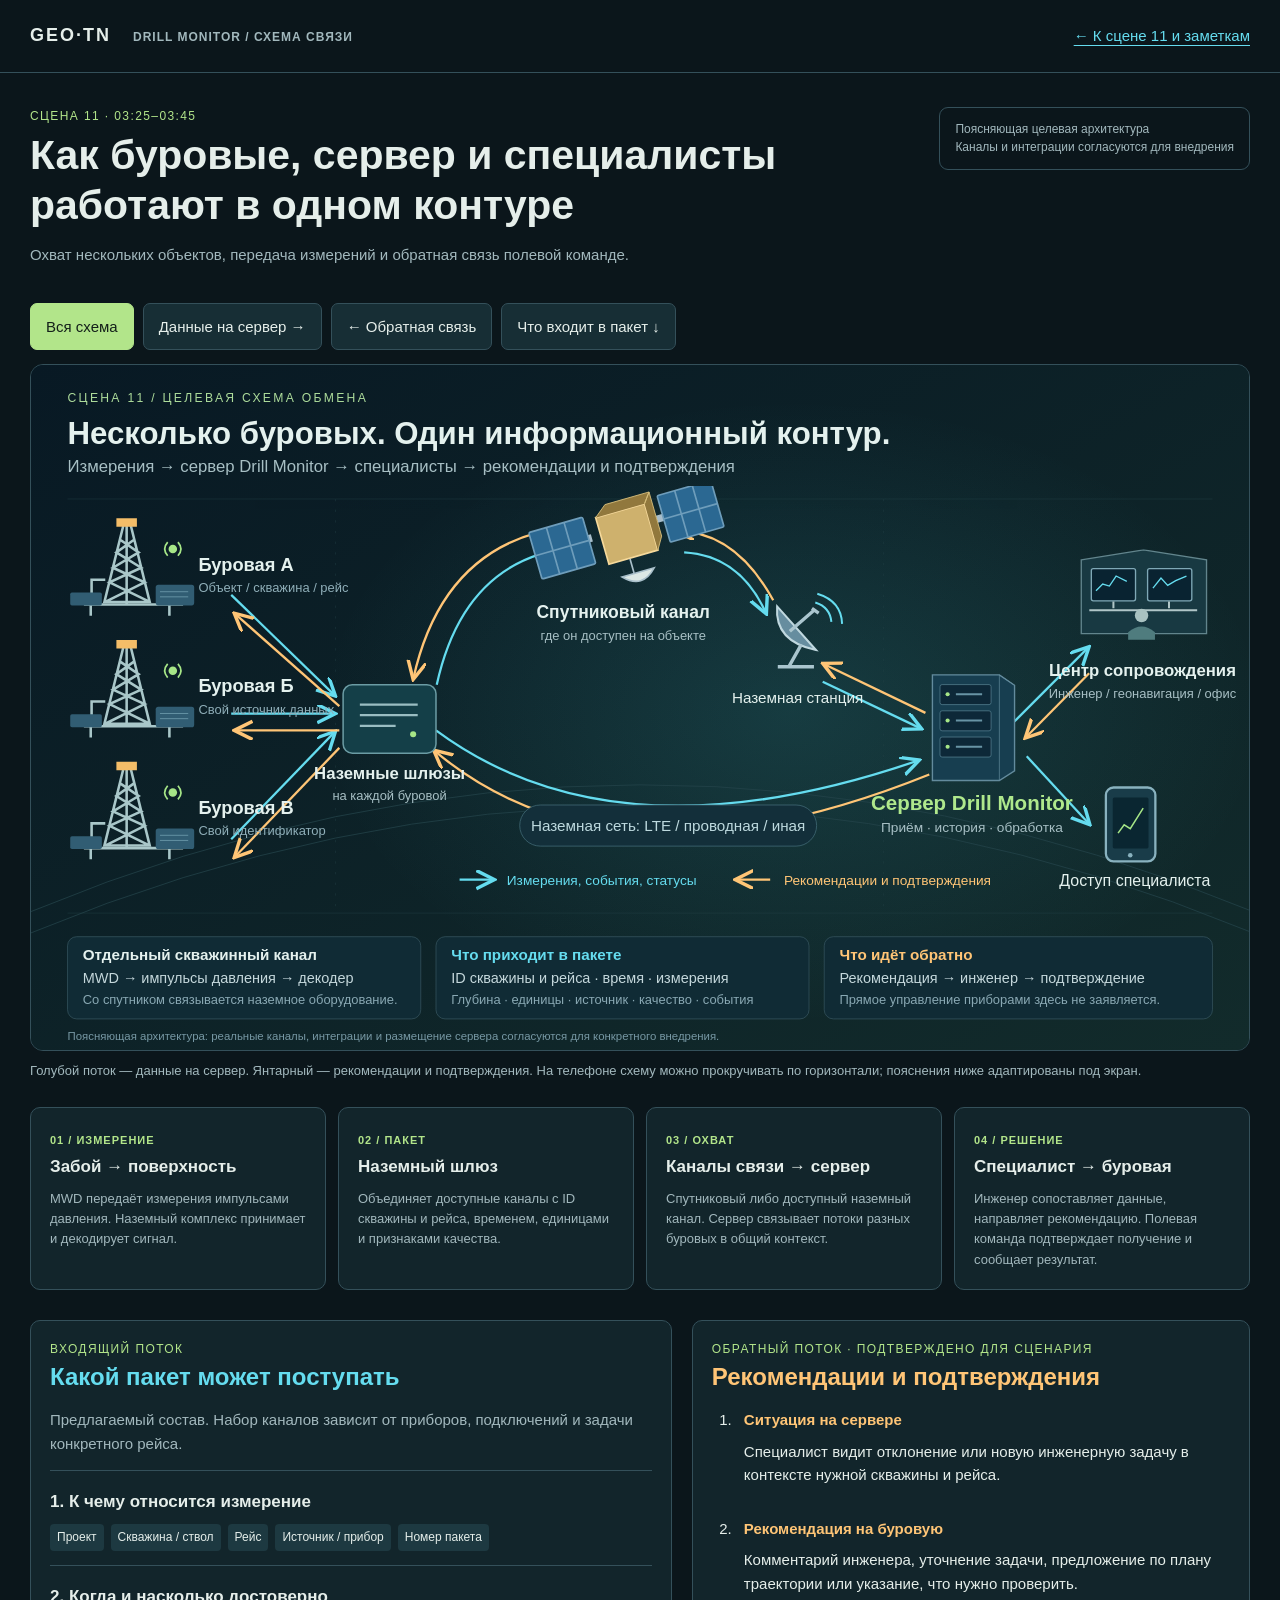
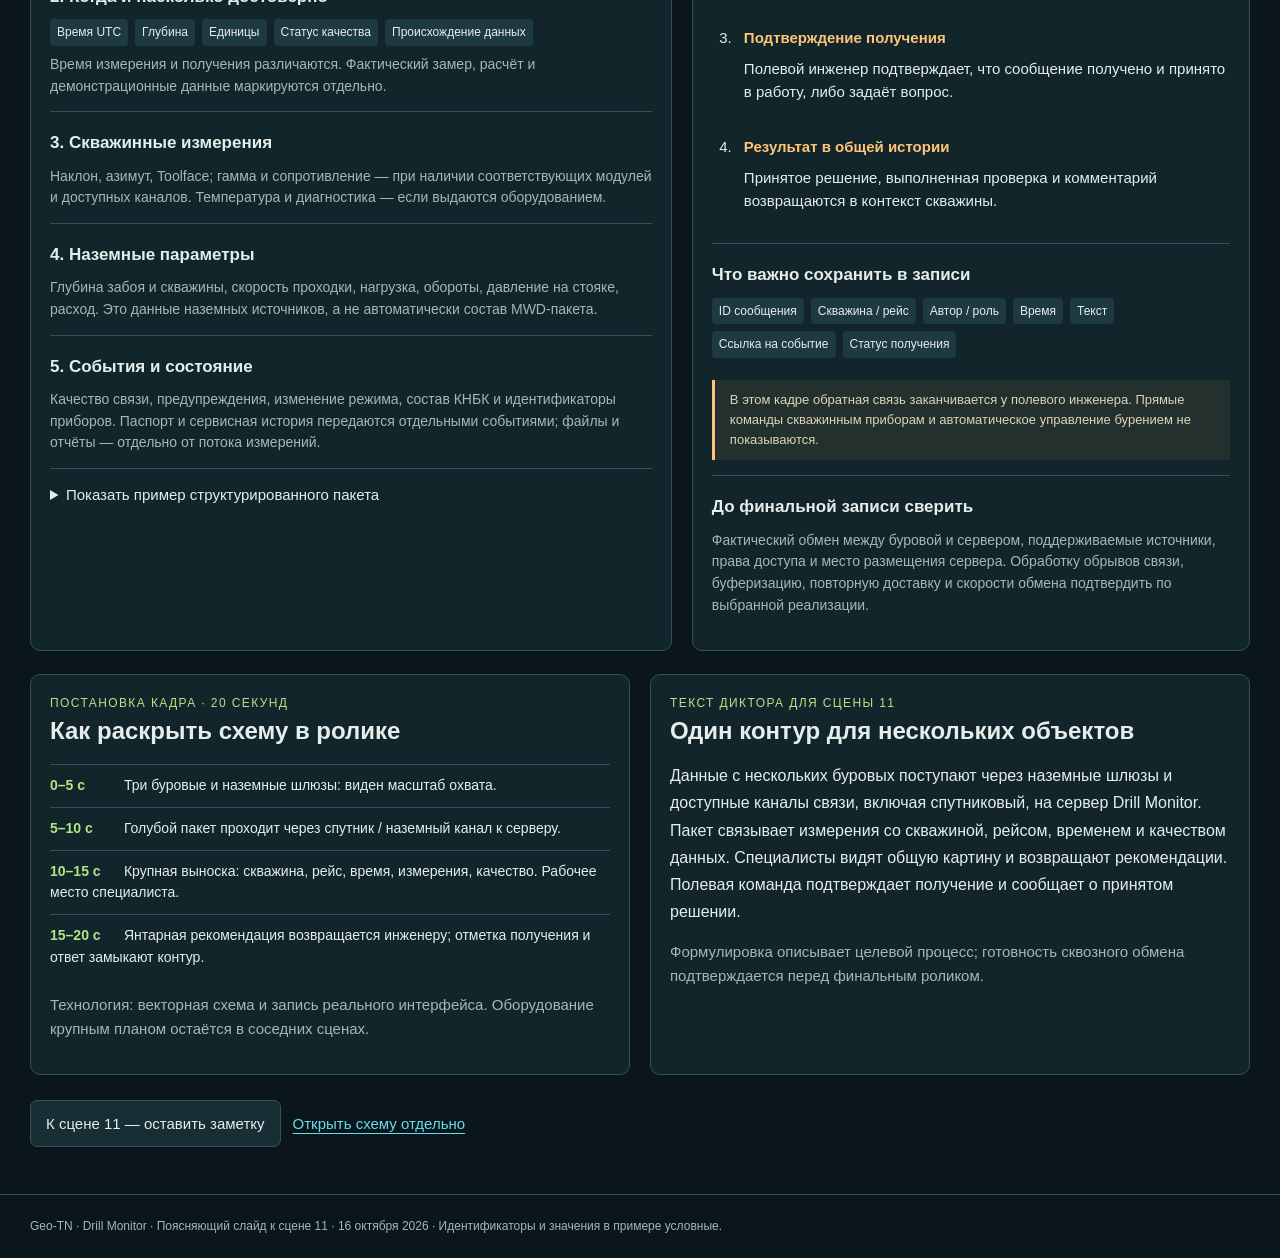
==== network.html @ 439518a2 "Explain rig-to-server data flow, satellite coverage, packet contents and engineer feedback in scene " ====
<!doctype html>
<html lang="ru"><head><meta charset="utf-8"><meta name="viewport" content="width=device-width,initial-scale=1"><meta name="robots" content="noindex,nofollow"><title>Drill Monitor — обмен данными и охват объектов</title>
<style>
:root{color-scheme:dark;--bg:#0b161b;--card:#12252b;--text:#e5eeea;--muted:#a2b8bd;--line:#34505a;--up:#65dcef;--back:#ffc576;--green:#b2e58a}*{box-sizing:border-box}body{margin:0;background:var(--bg);color:var(--text);font:15px/1.55 Arial,sans-serif}header,main,footer{max-width:1600px;margin:auto;padding:22px 30px}header{display:flex;justify-content:space-between;align-items:center;gap:20px;border-bottom:1px solid var(--line)}a{color:var(--up);text-underline-offset:4px}.brand{font-size:18px;letter-spacing:2px;font-weight:700}.brand span{font-size:12px;letter-spacing:1px;color:var(--muted);margin-left:15px}.intro{display:flex;align-items:start;justify-content:space-between;gap:30px;margin:12px 0 22px}h1{font-size:clamp(27px,3.2vw,43px);line-height:1.2;margin:6px 0 13px;max-width:1000px}h2{font-size:24px;margin:0 0 13px}h3{font-size:17px;margin:4px 0 9px}p{margin:8px 0 15px}.muted{color:var(--muted)}.badge{color:var(--green);font-size:12px;text-transform:uppercase;letter-spacing:1.4px}.stamp{border:1px solid var(--line);padding:12px 15px;flex-shrink:0;border-radius:9px;color:var(--muted);font-size:12px}.tabs{display:flex;gap:9px;flex-wrap:wrap;margin:20px 0 14px}button,.link-button{border:1px solid var(--line);border-radius:7px;background:#172e35;color:var(--text);padding:11px 15px;font:inherit;cursor:pointer;text-decoration:none;display:inline-block}button[aria-pressed="true"]{background:var(--green);color:#14201a;border-color:var(--green)}button:focus-visible,a:focus-visible{outline:2px solid var(--up);outline-offset:4px}.diagram{border:1px solid var(--line);border-radius:13px;overflow:auto;background:#0c2029}.diagram svg{display:block;width:100%;min-width:950px;height:auto}.diagram .flow-up,.diagram .flow-back{transition:opacity .25s}body[data-mode="up"] .diagram .flow-back{opacity:.1}body[data-mode="back"] .diagram .flow-up{opacity:.1}.caption{font-size:13px;color:var(--muted);margin:10px 0 25px}.steps{display:grid;grid-template-columns:repeat(4,1fr);gap:12px;margin-bottom:30px}.step,.panel{background:var(--card);border:1px solid var(--line);border-radius:10px;padding:19px}.step b{font-size:11px;letter-spacing:1px;color:var(--green)}.step p{font-size:13px;margin:9px 0 0;color:var(--muted)}.columns{display:grid;grid-template-columns:1.15fr 1fr;gap:20px}.panel.up h2{color:var(--up)}.panel.back h2{color:var(--back)}.group{padding:14px 0;border-top:1px solid var(--line)}.group p{color:var(--muted);font-size:14px;margin-bottom:0}.field-tags{display:flex;flex-wrap:wrap;gap:7px}.field-tags span{border-radius:4px;background:#1d3941;padding:4px 7px;font-size:12px}.example{font:12px/1.6 Consolas,monospace;color:#bcdce2;overflow:auto;white-space:pre;border:1px solid var(--line);padding:17px;border-radius:7px;background:#0a1b24;max-height:500px}.feedback{margin:0;padding-left:24px}.feedback li{padding:0 0 16px 8px}.feedback strong{color:var(--back)}.limit{border-left:3px solid var(--back);padding:10px 15px;background:#24302e;font-size:13px;color:#dbd4b8}.bottom-grid{display:grid;grid-template-columns:1fr 1fr;gap:20px;margin-top:23px}.timeline{padding:0;list-style:none}.timeline li{padding:10px 0;border-top:1px solid var(--line);font-size:14px}.timeline b{color:var(--green);display:inline-block;min-width:70px}.voice{font-size:16px;line-height:1.7}.closing{margin:25px 0;display:flex;gap:12px;align-items:center;flex-wrap:wrap}footer{border-top:1px solid var(--line);font-size:12px;color:var(--muted)}@media(max-width:850px){header,main,footer{padding:18px 16px}.intro{display:block}.stamp{display:inline-block;margin-top:5px}.steps{grid-template-columns:1fr 1fr}.columns,.bottom-grid{grid-template-columns:1fr}.brand span{display:block;margin:5px 0 0}.diagram svg{min-width:1000px}.step{padding:14px}header{align-items:start;font-size:12px}.tabs button{padding:10px 12px;font-size:13px}}@media(max-width:440px){.steps{grid-template-columns:1fr}.step h3{font-size:16px}}@media print{body{background:white;color:#142a2e}header,.tabs,.closing{display:none}.diagram{overflow:visible}.diagram svg{min-width:0}.columns,.bottom-grid{display:block}.panel,.step{break-inside:avoid;background:white;color:#142a2e;margin-bottom:15px}.example{white-space:pre-wrap}.muted,.group p,.step p,.caption{color:#405b61}}
</style></head><body data-mode="all">
<header><div class="brand">GEO·TN <span>DRILL MONITOR / СХЕМА СВЯЗИ</span></div><a href="./index.html#scene-11">← К сцене 11 и заметкам</a></header>
<main>
<div class="intro"><div><div class="badge">Сцена 11 · 03:25–03:45</div><h1>Как буровые, сервер и специалисты работают в одном контуре</h1><p class="muted">Охват нескольких объектов, передача измерений и обратная связь полевой команде.</p></div><div class="stamp">Поясняющая целевая архитектура<br>Каналы и интеграции согласуются для внедрения</div></div>
<div class="tabs" role="group" aria-label="Направление передачи"><button data-mode="all" aria-pressed="true">Вся схема</button><button data-mode="up" aria-pressed="false">Данные на сервер →</button><button data-mode="back" aria-pressed="false">← Обратная связь</button><a class="link-button" href="#packet">Что входит в пакет ↓</a></div>
<div class="diagram" aria-label="Общая схема передачи данных"><svg xmlns="http://www.w3.org/2000/svg" viewBox="0 0 1600 900" role="img" aria-labelledby="title desc">
<title id="title">Drill Monitor: несколько буровых, спутниковая связь, сервер и обратная связь инженеров</title>
<desc id="desc">Целевая схема. Измерения декодируются на поверхности, наземные шлюзы передают данные через спутниковый или доступный наземный канал на сервер. Специалисты возвращают рекомендации, полевая команда подтверждает получение. Это не спутниковая связь непосредственно со скважинными приборами.</desc>
<defs>
 <linearGradient id="bg" x2="1" y2="1"><stop stop-color="#081924"/><stop offset="1" stop-color="#122b2b"/></linearGradient>
 <radialGradient id="glow"><stop stop-color="#51dfe6" stop-opacity=".13"/><stop offset="1" stop-color="#51dfe6" stop-opacity="0"/></radialGradient>
 <marker id="up" markerWidth="9" markerHeight="9" refX="8" refY="4" orient="auto"><path d="M0 0 8 4 0 8" fill="none" stroke="#65dcef" stroke-width="1.5"/></marker>
 <marker id="back" markerWidth="9" markerHeight="9" refX="8" refY="4" orient="auto"><path d="M0 0 8 4 0 8" fill="none" stroke="#ffc576" stroke-width="1.5"/></marker>
 <symbol id="rig" viewBox="0 0 160 130">
  <g fill="none" stroke="#a9c7c9" stroke-width="3"><path d="M66 15 43 108H96L73 15Z M61 35 83 50 53 68 90 85 44 108 M78 35 57 50 86 68 49 85 96 108 M69 15V111"/><path d="M19 111H135M27 111V124M119 111V124M28 106V82H44"/></g>
  <path d="M57 10H81V20H57Z" fill="#f4bd68"/><rect x="3" y="97" width="37" height="15" rx="2" fill="#315d73"/><rect x="103" y="88" width="45" height="24" rx="3" fill="#315d73"/><path d="M108 96H141M108 102H141" stroke="#6c99ab"/>
  <circle cx="123" cy="46" r="5" fill="#a6e687"/><path d="M117 38Q110 46 117 54M129 38Q136 46 129 54" fill="none" stroke="#a6e687" stroke-width="2"/>
 </symbol>
 <symbol id="satellite" viewBox="0 0 240 130">
  <g transform="rotate(-16 120 65)"><path d="M79 50H38M160 50H201" stroke="#a7bdca" stroke-width="9"/><g fill="#2b6892" stroke="#6e9dbb" stroke-width="2"><rect x="8" y="23" width="67" height="58" rx="2"/><rect x="168" y="23" width="67" height="58" rx="2"/><path d="M30 23V81M52 23V81M8 52H75M190 23V81M212 23V81M168 52H235"/></g><path d="M90 28H151V86H90Z" fill="#ceb16d" stroke="#f6d99b" stroke-width="2"/><path d="M90 28 105 16H160L151 28M151 28 160 16V71L151 86" fill="#91783d" stroke="#d6be7b"/><path d="M116 87V104M101 105Q121 126 141 105Z" fill="#dce8e5" stroke="#a9bfca" stroke-width="2"/></g>
 </symbol>
 <symbol id="dish" viewBox="0 0 150 130"><path d="M49 26Q45 78 107 91L49 26Z" fill="#668d9f" stroke="#c0d8df" stroke-width="3"/><path d="M68 63 105 31M101 29 111 36M85 83 67 115M50 116H104" fill="none" stroke="#aac5ce" stroke-width="5"/><path d="M106 20Q128 27 130 49M109 7Q145 18 146 52" fill="none" stroke="#65dcef" stroke-width="3"/></symbol>
 <symbol id="server" viewBox="0 0 150 170"><path d="M20 14H117L139 29V153L117 167H20Z" fill="#173e50" stroke="#638b9d" stroke-width="2"/><path d="M117 14V167M117 14 139 29" stroke="#638b9d" fill="none"/><g fill="#0d2838" stroke="#5b8797"><rect x="31" y="28" width="74" height="29" rx="3"/><rect x="31" y="66" width="74" height="29" rx="3"/><rect x="31" y="104" width="74" height="29" rx="3"/></g><g fill="#a6e687"><circle cx="42" cy="42" r="3"/><circle cx="42" cy="80" r="3"/><circle cx="42" cy="118" r="3"/></g><path d="M54 42H92M54 80H92M54 118H92" stroke="#6894a5" stroke-width="3"/></symbol>
 <symbol id="office" viewBox="0 0 210 150"><path d="M12 16 105 1 199 16V126H12Z" fill="#183942" stroke="#62858d" stroke-width="2"/><g fill="#092331" stroke="#7fa8b6" stroke-width="2"><rect x="27" y="29" width="66" height="48" rx="3"/><rect x="111" y="29" width="66" height="48" rx="3"/></g><path d="M34 62 44 52 54 55 64 40 80 48M119 58 131 43 141 54 153 47 169 40" fill="none" stroke="#65dcef" stroke-width="2"/><path d="M60 78V88M143 78V88M24 91H185" stroke="#b1c6c8" stroke-width="3"/><circle cx="102" cy="99" r="10" fill="#a9c2c1"/><path d="M82 135V124Q102 107 122 124V135" fill="#4f7c7e"/></symbol>
</defs>
<rect width="1600" height="900" fill="url(#bg)"/><ellipse cx="1000" cy="455" rx="620" ry="410" fill="url(#glow)"/>
<path d="M0 718Q800 386 1600 716M0 746Q800 414 1600 744" fill="none" stroke="#24444b" stroke-width="1"/>
<g font-family="Arial,sans-serif" fill="#e4f1ee">
 <text x="48" y="48" fill="#addc9b" font-size="16" letter-spacing="3">СЦЕНА 11 / ЦЕЛЕВАЯ СХЕМА ОБМЕНА</text>
 <text x="48" y="104" font-size="41" font-weight="700">Несколько буровых. Один информационный контур.</text>
 <text x="48" y="140" font-size="22" fill="#a7bfc4">Измерения → сервер Drill Monitor → специалисты → рекомендации и подтверждения</text>
 <g opacity=".5" stroke="#26444b" fill="none"><path d="M48 176H1552M48 720H1552"/><path d="M400 176V720M1120 176V720" stroke-dasharray="3 11"/></g>
 <g class="flow-up" fill="none" stroke="#65dcef" stroke-width="3" marker-end="url(#up)">
  <path d="M263 302 400 435"/><path d="M263 458H400"/><path d="M263 623 400 481"/>
  <path d="M533 420Q570 252 718 239"/><path d="M858 246Q932 250 966 327"/><path d="M1040 416 1170 478"/>
  <path d="M532 480Q770 656 1167 519"/><path d="M1290 470 1390 370"/><path d="M1308 514 1391 604"/>
 </g>
 <g class="flow-back" fill="none" stroke="#ffc576" stroke-width="3" marker-end="url(#back)">
  <path d="M1390 405 1306 490"/><path d="M1180 538Q765 705 529 506"/><path d="M1175 457 1040 392"/><path d="M975 309Q925 218 847 218"/><path d="M708 212Q542 231 502 413"/><path d="M405 503 267 647"/><path d="M405 448 267 326"/><path d="M405 480H267"/>
 </g>
 <g><use href="#rig" x="48" y="190" width="180" height="146"/><text x="220" y="270" font-size="24" font-weight="700">Буровая А</text><text x="220" y="298" fill="#8faeb8" font-size="17">Объект / скважина / рейс</text>
 <use href="#rig" x="48" y="350" width="180" height="146"/><text x="220" y="430" font-size="24" font-weight="700">Буровая Б</text><text x="220" y="458" fill="#8faeb8" font-size="17">Свой источник данных</text>
 <use href="#rig" x="48" y="510" width="180" height="146"/><text x="220" y="590" font-size="24" font-weight="700">Буровая В</text><text x="220" y="618" fill="#8faeb8" font-size="17">Свой идентификатор</text></g>
 <g><rect x="410" y="420" width="122" height="90" rx="12" fill="#143f48" stroke="#6b9ca4" stroke-width="2"/><path d="M432 446H508M432 460H508M432 474H479" stroke="#9abdc2" stroke-width="3"/><circle cx="502" cy="485" r="4" fill="#a6e687"/>
 <text x="471" y="544" text-anchor="middle" font-size="22" font-weight="700">Наземные шлюзы</text><text x="471" y="571" text-anchor="middle" font-size="17" fill="#a7bfc4">на каждой буровой</text></g>
 <use href="#satellite" x="653" y="159" width="263" height="143"/>
 <text x="778" y="332" text-anchor="middle" font-size="23" font-weight="700">Спутниковый канал</text><text x="778" y="361" text-anchor="middle" font-size="17" fill="#a7bfc4">где он доступен на объекте</text>
 <use href="#dish" x="937" y="294" width="132" height="115"/>
 <text x="1007" y="444" text-anchor="middle" font-size="20">Наземная станция</text>
 <rect x="642" y="578" width="390" height="54" rx="27" fill="#132f3a" stroke="#426b78"/>
 <text x="837" y="612" text-anchor="middle" fill="#bdd9de" font-size="20">Наземная сеть: LTE / проводная / иная</text>
 <use href="#server" x="1166" y="394" width="136" height="155"/>
 <text x="1236" y="584" text-anchor="middle" font-size="27" font-weight="700" fill="#afe88c">Сервер Drill Monitor</text><text x="1236" y="614" text-anchor="middle" fill="#a7bfc4" font-size="18">Приём · история · обработка</text>
 <use href="#office" x="1369" y="242" width="185" height="132"/>
 <text x="1460" y="408" text-anchor="middle" font-size="22" font-weight="700">Центр сопровождения</text><text x="1460" y="437" text-anchor="middle" font-size="17" fill="#a7bfc4">Инженер / геонавигация / офис</text>
 <g><rect x="1412" y="555" width="65" height="97" rx="10" fill="#193c49" stroke="#89b2bf" stroke-width="3"/><rect x="1421" y="568" width="47" height="67" rx="2" fill="#0a2631"/><path d="M1428 615 1436 604 1444 609 1461 582" fill="none" stroke="#a6e687" stroke-width="2"/><circle cx="1444" cy="644" r="3" fill="#89b2bf"/>
 <text x="1450" y="684" text-anchor="middle" font-size="21">Доступ специалиста</text></g>
 <g font-size="18"><path d="M563 676H609" stroke="#65dcef" stroke-width="3" marker-end="url(#up)"/><text x="625" y="683" fill="#65dcef">Измерения, события, статусы</text><path d="M971 676H925" stroke="#ffc576" stroke-width="3" marker-end="url(#back)"/><text x="989" y="683" fill="#ffc576">Рекомендации и подтверждения</text></g>
 <g><rect x="48" y="751" width="464" height="108" rx="12" fill="#102b35" stroke="#36545e"/><text x="68" y="782" font-size="20" font-weight="700">Отдельный скважинный канал</text><text x="68" y="812" font-size="19" fill="#c4d7db">MWD → импульсы давления → декодер</text><text x="68" y="840" font-size="17" fill="#89a8b3">Со спутником связывается наземное оборудование.</text>
 <rect x="532" y="751" width="490" height="108" rx="12" fill="#102b35" stroke="#36545e"/><text x="552" y="782" font-size="20" font-weight="700" fill="#65dcef">Что приходит в пакете</text><text x="552" y="812" font-size="19" fill="#c4d7db">ID скважины и рейса · время · измерения</text><text x="552" y="840" font-size="17" fill="#89a8b3">Глубина · единицы · источник · качество · события</text>
 <rect x="1042" y="751" width="510" height="108" rx="12" fill="#102b35" stroke="#36545e"/><text x="1062" y="782" font-size="20" font-weight="700" fill="#ffc576">Что идёт обратно</text><text x="1062" y="812" font-size="19" fill="#c4d7db">Рекомендация → инженер → подтверждение</text><text x="1062" y="840" font-size="17" fill="#89a8b3">Прямое управление приборами здесь не заявляется.</text></g>
 <text x="48" y="887" fill="#7798a4" font-size="15">Поясняющая архитектура: реальные каналы, интеграции и размещение сервера согласуются для конкретного внедрения.</text>
</g></svg>

</div>
<p id="direction-caption" class="caption" aria-live="polite">Голубой поток — данные на сервер. Янтарный — рекомендации и подтверждения. На телефоне схему можно прокручивать по горизонтали; пояснения ниже адаптированы под экран.</p>
<div class="steps"><section class="step"><b>01 / ИЗМЕРЕНИЕ</b><h3>Забой → поверхность</h3><p>MWD передаёт измерения импульсами давления. Наземный комплекс принимает и декодирует сигнал.</p></section><section class="step"><b>02 / ПАКЕТ</b><h3>Наземный шлюз</h3><p>Объединяет доступные каналы с ID скважины и рейса, временем, единицами и признаками качества.</p></section><section class="step"><b>03 / ОХВАТ</b><h3>Каналы связи → сервер</h3><p>Спутниковый либо доступный наземный канал. Сервер связывает потоки разных буровых в общий контекст.</p></section><section class="step"><b>04 / РЕШЕНИЕ</b><h3>Специалист → буровая</h3><p>Инженер сопоставляет данные, направляет рекомендацию. Полевая команда подтверждает получение и сообщает результат.</p></section></div>
<div class="columns" id="packet"><section class="panel up"><div class="badge">Входящий поток</div><h2>Какой пакет может поступать</h2><p class="muted">Предлагаемый состав. Набор каналов зависит от приборов, подключений и задачи конкретного рейса.</p>
<div class="group"><h3>1. К чему относится измерение</h3><div class="field-tags"><span>Проект</span><span>Скважина / ствол</span><span>Рейс</span><span>Источник / прибор</span><span>Номер пакета</span></div></div>
<div class="group"><h3>2. Когда и насколько достоверно</h3><div class="field-tags"><span>Время UTC</span><span>Глубина</span><span>Единицы</span><span>Статус качества</span><span>Происхождение данных</span></div><p>Время измерения и получения различаются. Фактический замер, расчёт и демонстрационные данные маркируются отдельно.</p></div>
<div class="group"><h3>3. Скважинные измерения</h3><p>Наклон, азимут, Toolface; гамма и сопротивление — при наличии соответствующих модулей и доступных каналов. Температура и диагностика — если выдаются оборудованием.</p></div>
<div class="group"><h3>4. Наземные параметры</h3><p>Глубина забоя и скважины, скорость проходки, нагрузка, обороты, давление на стояке, расход. Это данные наземных источников, а не автоматически состав MWD-пакета.</p></div>
<div class="group"><h3>5. События и состояние</h3><p>Качество связи, предупреждения, изменение режима, состав КНБК и идентификаторы приборов. Паспорт и сервисная история передаются отдельными событиями; файлы и отчёты — отдельно от потока измерений.</p></div>
<details class="group"><summary>Показать пример структурированного пакета</summary><p class="muted">Схематический пример нормализованной записи. Это не фактический пакет, утверждённый API или обещание поддержки всех перечисленных каналов.</p><pre class="example">{
  "well_id": "WELL-A", "wellbore_id": "WB-1",
  "run_id": "RUN-07", "packet_seq": 1842,
  "measured_at_utc": "2026-10-16T10:20:30Z",
  "source": "surface_gateway",
  "data_origin": "demonstration",
  "channels": [
    {"name":"inclination", "value":67.3,
     "unit":"deg", "source":"mwd_decoder",
     "quality":"demo"},
    {"name":"standpipe_pressure", "value":18.4,
     "unit":"MPa", "source":"surface_sensor",
     "quality":"demo"}
  ]
}</pre></details>
</section>
<section class="panel back"><div class="badge">Обратный поток · подтверждено для сценария</div><h2>Рекомендации и подтверждения</h2><ol class="feedback"><li><strong>Ситуация на сервере</strong><p>Специалист видит отклонение или новую инженерную задачу в контексте нужной скважины и рейса.</p></li><li><strong>Рекомендация на буровую</strong><p>Комментарий инженера, уточнение задачи, предложение по плану траектории или указание, что нужно проверить.</p></li><li><strong>Подтверждение получения</strong><p>Полевой инженер подтверждает, что сообщение получено и принято в работу, либо задаёт вопрос.</p></li><li><strong>Результат в общей истории</strong><p>Принятое решение, выполненная проверка и комментарий возвращаются в контекст скважины.</p></li></ol>
<div class="group"><h3>Что важно сохранить в записи</h3><div class="field-tags"><span>ID сообщения</span><span>Скважина / рейс</span><span>Автор / роль</span><span>Время</span><span>Текст</span><span>Ссылка на событие</span><span>Статус получения</span></div></div>
<p class="limit">В этом кадре обратная связь заканчивается у полевого инженера. Прямые команды скважинным приборам и автоматическое управление бурением не показываются.</p>
<div class="group"><h3>До финальной записи сверить</h3><p>Фактический обмен между буровой и сервером, поддерживаемые источники, права доступа и место размещения сервера. Обработку обрывов связи, буферизацию, повторную доставку и скорости обмена подтвердить по выбранной реализации.</p></div>
</section></div>
<div class="bottom-grid"><section class="panel"><div class="badge">Постановка кадра · 20 секунд</div><h2>Как раскрыть схему в ролике</h2><ol class="timeline"><li><b>0–5 с</b> Три буровые и наземные шлюзы: виден масштаб охвата.</li><li><b>5–10 с</b> Голубой пакет проходит через спутник / наземный канал к серверу.</li><li><b>10–15 с</b> Крупная выноска: скважина, рейс, время, измерения, качество. Рабочее место специалиста.</li><li><b>15–20 с</b> Янтарная рекомендация возвращается инженеру; отметка получения и ответ замыкают контур.</li></ol><p class="muted">Технология: векторная схема и запись реального интерфейса. Оборудование крупным планом остаётся в соседних сценах.</p></section>
<section class="panel"><div class="badge">Текст диктора для сцены 11</div><h2>Один контур для нескольких объектов</h2><p class="voice">Данные с нескольких буровых поступают через наземные шлюзы и доступные каналы связи, включая спутниковый, на сервер Drill Monitor. Пакет связывает измерения со скважиной, рейсом, временем и качеством данных. Специалисты видят общую картину и возвращают рекомендации. Полевая команда подтверждает получение и сообщает о принятом решении.</p><p class="muted">Формулировка описывает целевой процесс; готовность сквозного обмена подтверждается перед финальным роликом.</p></section></div>
<div class="closing"><a class="link-button" href="./index.html#scene-11">К сцене 11 — оставить заметку</a><a href="assets/11-data-network.svg" target="_blank" rel="noopener">Открыть схему отдельно</a></div>
</main><footer>Geo-TN · Drill Monitor · Поясняющий слайд к сцене 11 · 16 октября 2026 · Идентификаторы и значения в примере условные.</footer>
<script>
const captions={all:'Голубой поток — данные на сервер. Янтарный — рекомендации и подтверждения. На телефоне схему можно прокручивать по горизонтали; пояснения ниже адаптированы под экран.',up:'Измерения декодируются на поверхности. Наземный шлюз передаёт их на сервер через доступный канал связи. Спутник не связан напрямую со скважинным прибором.',back:'Рекомендация специалиста идёт через сервер к полевому инженеру. Подтверждение получения и результат проверки возвращаются в историю скважины.'};
document.querySelectorAll('button[data-mode]').forEach(button=>button.addEventListener('click',()=>{document.body.dataset.mode=button.dataset.mode;document.querySelectorAll('button[data-mode]').forEach(other=>other.setAttribute('aria-pressed',String(other===button)));document.getElementById('direction-caption').textContent=captions[button.dataset.mode];}));
</script></body></html>
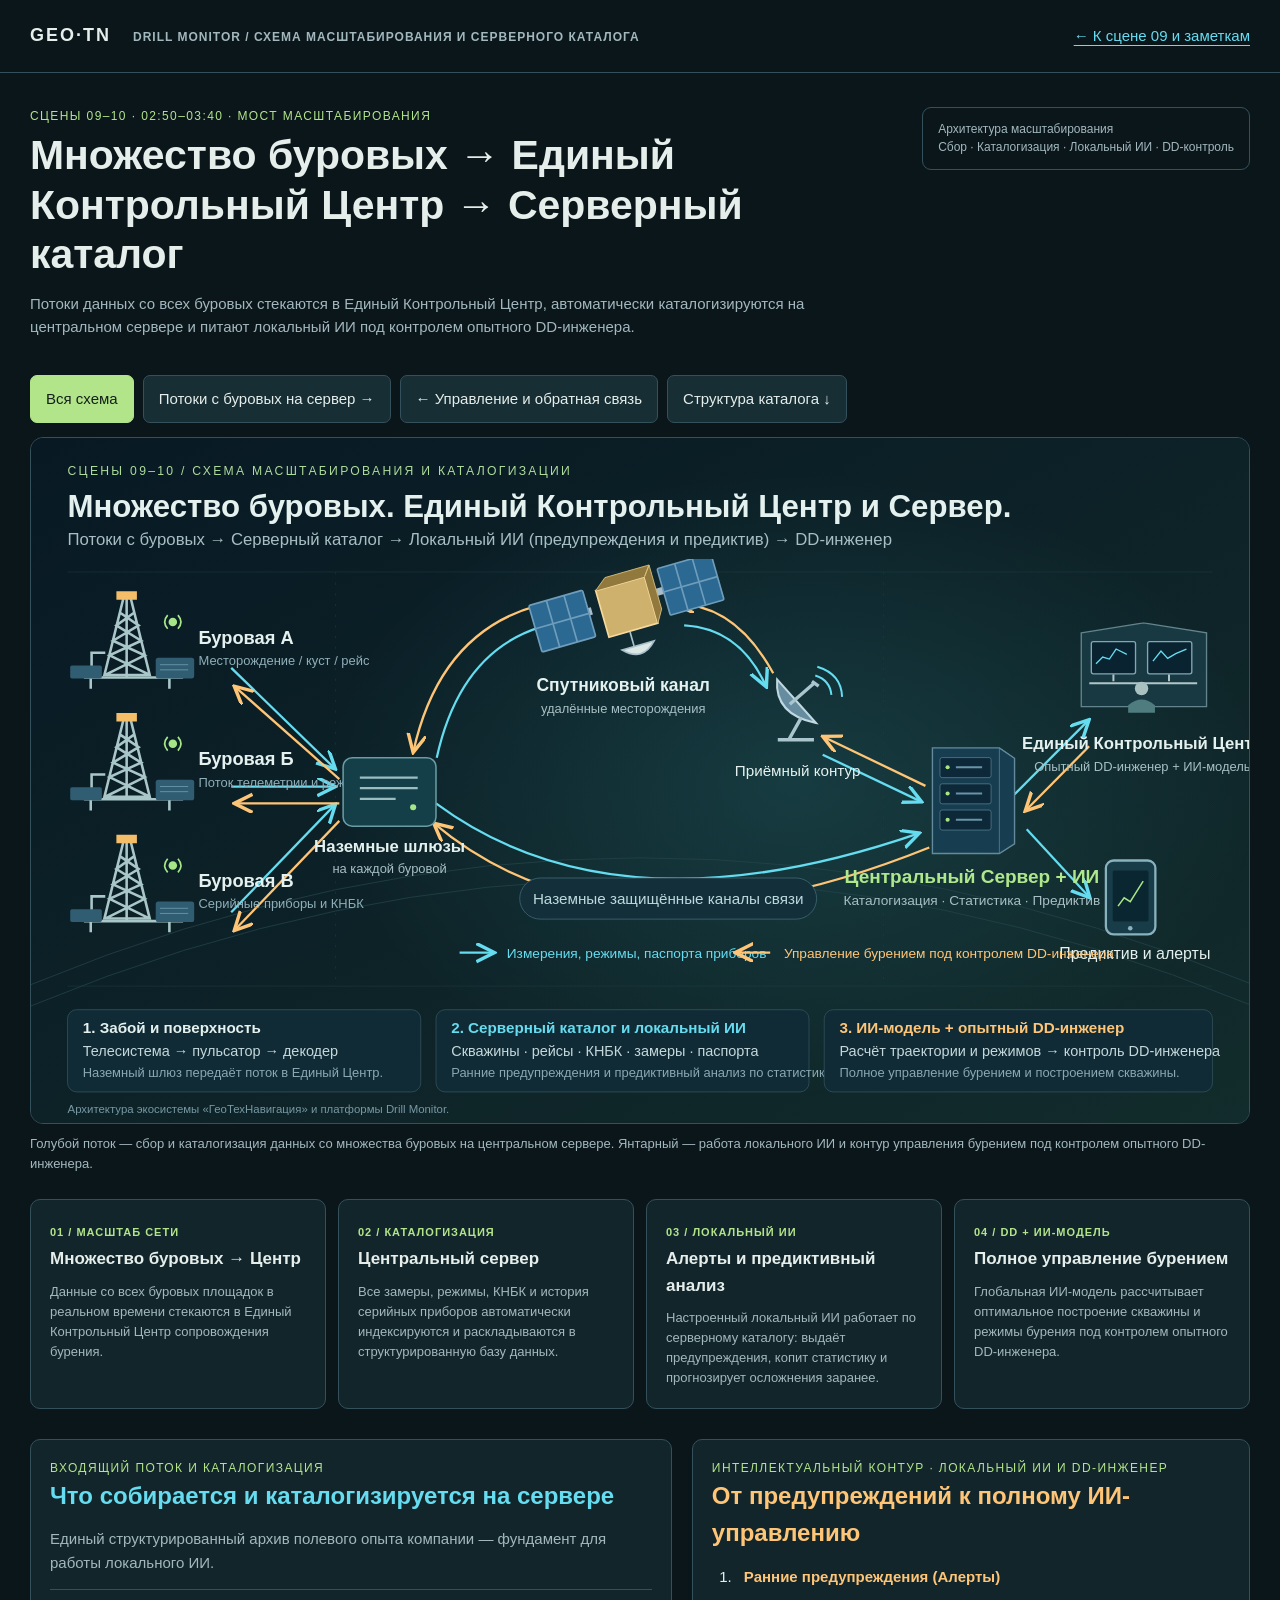
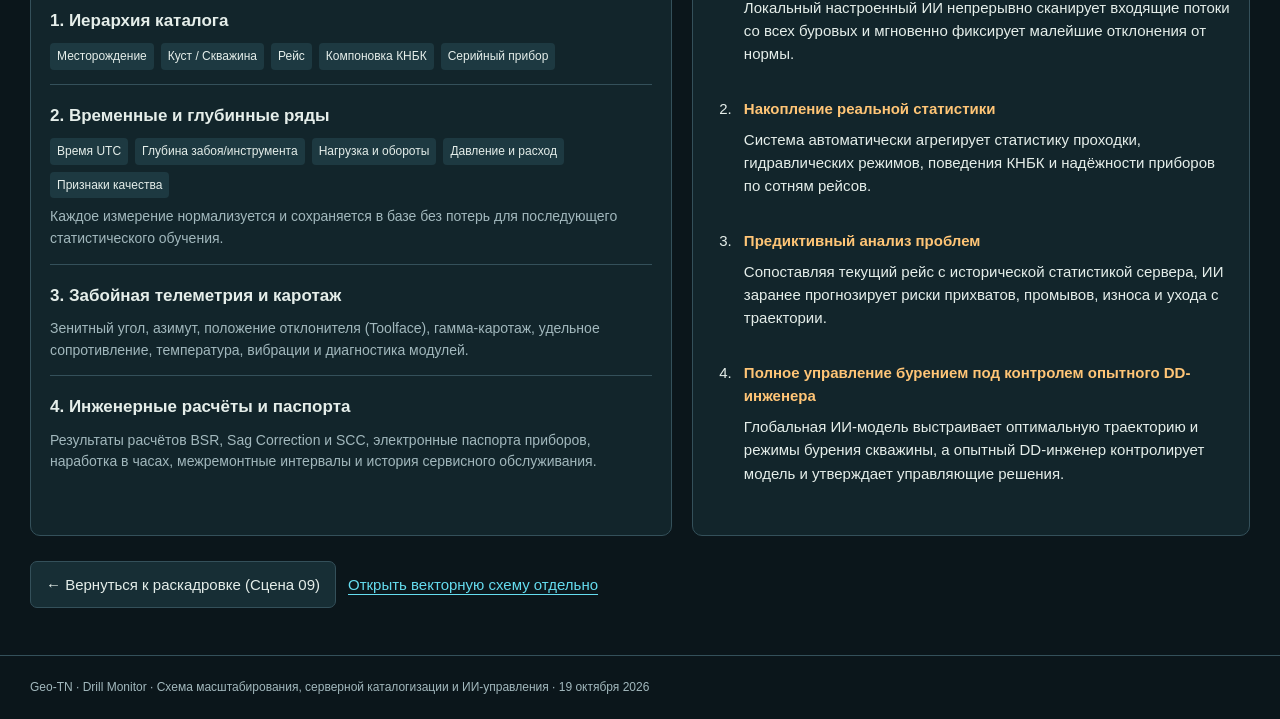
==== commit dd197dff: "Update storyboard v4.0: 5-min structure (2m hardware + 3m software/AI), 14-day schedule, editable vo" ====
--- a/network.html
+++ b/network.html
@@ -3,13 +3,13 @@
 <style>
 :root{color-scheme:dark;--bg:#0b161b;--card:#12252b;--text:#e5eeea;--muted:#a2b8bd;--line:#34505a;--up:#65dcef;--back:#ffc576;--green:#b2e58a}*{box-sizing:border-box}body{margin:0;background:var(--bg);color:var(--text);font:15px/1.55 Arial,sans-serif}header,main,footer{max-width:1600px;margin:auto;padding:22px 30px}header{display:flex;justify-content:space-between;align-items:center;gap:20px;border-bottom:1px solid var(--line)}a{color:var(--up);text-underline-offset:4px}.brand{font-size:18px;letter-spacing:2px;font-weight:700}.brand span{font-size:12px;letter-spacing:1px;color:var(--muted);margin-left:15px}.intro{display:flex;align-items:start;justify-content:space-between;gap:30px;margin:12px 0 22px}h1{font-size:clamp(27px,3.2vw,43px);line-height:1.2;margin:6px 0 13px;max-width:1000px}h2{font-size:24px;margin:0 0 13px}h3{font-size:17px;margin:4px 0 9px}p{margin:8px 0 15px}.muted{color:var(--muted)}.badge{color:var(--green);font-size:12px;text-transform:uppercase;letter-spacing:1.4px}.stamp{border:1px solid var(--line);padding:12px 15px;flex-shrink:0;border-radius:9px;color:var(--muted);font-size:12px}.tabs{display:flex;gap:9px;flex-wrap:wrap;margin:20px 0 14px}button,.link-button{border:1px solid var(--line);border-radius:7px;background:#172e35;color:var(--text);padding:11px 15px;font:inherit;cursor:pointer;text-decoration:none;display:inline-block}button[aria-pressed="true"]{background:var(--green);color:#14201a;border-color:var(--green)}button:focus-visible,a:focus-visible{outline:2px solid var(--up);outline-offset:4px}.diagram{border:1px solid var(--line);border-radius:13px;overflow:auto;background:#0c2029}.diagram svg{display:block;width:100%;min-width:950px;height:auto}.diagram .flow-up,.diagram .flow-back{transition:opacity .25s}body[data-mode="up"] .diagram .flow-back{opacity:.1}body[data-mode="back"] .diagram .flow-up{opacity:.1}.caption{font-size:13px;color:var(--muted);margin:10px 0 25px}.steps{display:grid;grid-template-columns:repeat(4,1fr);gap:12px;margin-bottom:30px}.step,.panel{background:var(--card);border:1px solid var(--line);border-radius:10px;padding:19px}.step b{font-size:11px;letter-spacing:1px;color:var(--green)}.step p{font-size:13px;margin:9px 0 0;color:var(--muted)}.columns{display:grid;grid-template-columns:1.15fr 1fr;gap:20px}.panel.up h2{color:var(--up)}.panel.back h2{color:var(--back)}.group{padding:14px 0;border-top:1px solid var(--line)}.group p{color:var(--muted);font-size:14px;margin-bottom:0}.field-tags{display:flex;flex-wrap:wrap;gap:7px}.field-tags span{border-radius:4px;background:#1d3941;padding:4px 7px;font-size:12px}.example{font:12px/1.6 Consolas,monospace;color:#bcdce2;overflow:auto;white-space:pre;border:1px solid var(--line);padding:17px;border-radius:7px;background:#0a1b24;max-height:500px}.feedback{margin:0;padding-left:24px}.feedback li{padding:0 0 16px 8px}.feedback strong{color:var(--back)}.limit{border-left:3px solid var(--back);padding:10px 15px;background:#24302e;font-size:13px;color:#dbd4b8}.bottom-grid{display:grid;grid-template-columns:1fr 1fr;gap:20px;margin-top:23px}.timeline{padding:0;list-style:none}.timeline li{padding:10px 0;border-top:1px solid var(--line);font-size:14px}.timeline b{color:var(--green);display:inline-block;min-width:70px}.voice{font-size:16px;line-height:1.7}.closing{margin:25px 0;display:flex;gap:12px;align-items:center;flex-wrap:wrap}footer{border-top:1px solid var(--line);font-size:12px;color:var(--muted)}@media(max-width:850px){header,main,footer{padding:18px 16px}.intro{display:block}.stamp{display:inline-block;margin-top:5px}.steps{grid-template-columns:1fr 1fr}.columns,.bottom-grid{grid-template-columns:1fr}.brand span{display:block;margin:5px 0 0}.diagram svg{min-width:1000px}.step{padding:14px}header{align-items:start;font-size:12px}.tabs button{padding:10px 12px;font-size:13px}}@media(max-width:440px){.steps{grid-template-columns:1fr}.step h3{font-size:16px}}@media print{body{background:white;color:#142a2e}header,.tabs,.closing{display:none}.diagram{overflow:visible}.diagram svg{min-width:0}.columns,.bottom-grid{display:block}.panel,.step{break-inside:avoid;background:white;color:#142a2e;margin-bottom:15px}.example{white-space:pre-wrap}.muted,.group p,.step p,.caption{color:#405b61}}
 </style></head><body data-mode="all">
-<header><div class="brand">GEO·TN <span>DRILL MONITOR / СХЕМА СВЯЗИ</span></div><a href="./index.html#scene-11">← К сцене 11 и заметкам</a></header>
+<header><div class="brand">GEO·TN <span>DRILL MONITOR / СХЕМА МАСШТАБИРОВАНИЯ И СЕРВЕРНОГО КАТАЛОГА</span></div><a href="./index.html#scene-9">← К сцене 09 и заметкам</a></header>
 <main>
-<div class="intro"><div><div class="badge">Сцена 11 · 03:25–03:45</div><h1>Как буровые, сервер и специалисты работают в одном контуре</h1><p class="muted">Охват нескольких объектов, передача измерений и обратная связь полевой команде.</p></div><div class="stamp">Поясняющая целевая архитектура<br>Каналы и интеграции согласуются для внедрения</div></div>
-<div class="tabs" role="group" aria-label="Направление передачи"><button data-mode="all" aria-pressed="true">Вся схема</button><button data-mode="up" aria-pressed="false">Данные на сервер →</button><button data-mode="back" aria-pressed="false">← Обратная связь</button><a class="link-button" href="#packet">Что входит в пакет ↓</a></div>
+<div class="intro"><div><div class="badge">Сцены 09–10 · 02:50–03:40 · Мост масштабирования</div><h1>Множество буровых → Единый Контрольный Центр → Серверный каталог</h1><p class="muted">Потоки данных со всех буровых стекаются в Единый Контрольный Центр, автоматически каталогизируются на центральном сервере и питают локальный ИИ под контролем опытного DD-инженера.</p></div><div class="stamp">Архитектура масштабирования<br>Сбор · Каталогизация · Локальный ИИ · DD-контроль</div></div>
+<div class="tabs" role="group" aria-label="Направление передачи"><button data-mode="all" aria-pressed="true">Вся схема</button><button data-mode="up" aria-pressed="false">Потоки с буровых на сервер →</button><button data-mode="back" aria-pressed="false">← Управление и обратная связь</button><a class="link-button" href="#packet">Структура каталога ↓</a></div>
 <div class="diagram" aria-label="Общая схема передачи данных"><svg xmlns="http://www.w3.org/2000/svg" viewBox="0 0 1600 900" role="img" aria-labelledby="title desc">
-<title id="title">Drill Monitor: несколько буровых, спутниковая связь, сервер и обратная связь инженеров</title>
-<desc id="desc">Целевая схема. Измерения декодируются на поверхности, наземные шлюзы передают данные через спутниковый или доступный наземный канал на сервер. Специалисты возвращают рекомендации, полевая команда подтверждает получение. Это не спутниковая связь непосредственно со скважинными приборами.</desc>
+<title id="title">Drill Monitor: сеть буровых, спутниковая и наземная связь, центральный сервер, локальный ИИ и управление под контролем DD-инженера</title>
+<desc id="desc">Измерения декодируются на поверхности, наземные шлюзы передают данные через спутниковый или наземный канал в Единый Контрольный Центр на центральный сервер, где данные каталогизируются. Поверх базы работает локальный ИИ, а опытный DD-инженер контролирует управление бурением.</desc>
 <defs>
  <linearGradient id="bg" x2="1" y2="1"><stop stop-color="#081924"/><stop offset="1" stop-color="#122b2b"/></linearGradient>
  <radialGradient id="glow"><stop stop-color="#51dfe6" stop-opacity=".13"/><stop offset="1" stop-color="#51dfe6" stop-opacity="0"/></radialGradient>
@@ -30,9 +30,9 @@
 <rect width="1600" height="900" fill="url(#bg)"/><ellipse cx="1000" cy="455" rx="620" ry="410" fill="url(#glow)"/>
 <path d="M0 718Q800 386 1600 716M0 746Q800 414 1600 744" fill="none" stroke="#24444b" stroke-width="1"/>
 <g font-family="Arial,sans-serif" fill="#e4f1ee">
- <text x="48" y="48" fill="#addc9b" font-size="16" letter-spacing="3">СЦЕНА 11 / ЦЕЛЕВАЯ СХЕМА ОБМЕНА</text>
- <text x="48" y="104" font-size="41" font-weight="700">Несколько буровых. Один информационный контур.</text>
- <text x="48" y="140" font-size="22" fill="#a7bfc4">Измерения → сервер Drill Monitor → специалисты → рекомендации и подтверждения</text>
+ <text x="48" y="48" fill="#addc9b" font-size="16" letter-spacing="3">СЦЕНЫ 09–10 / СХЕМА МАСШТАБИРОВАНИЯ И КАТАЛОГИЗАЦИИ</text>
+ <text x="48" y="104" font-size="41" font-weight="700">Множество буровых. Единый Контрольный Центр и Сервер.</text>
+ <text x="48" y="140" font-size="22" fill="#a7bfc4">Потоки с буровых → Серверный каталог → Локальный ИИ (предупреждения и предиктив) → DD-инженер</text>
  <g opacity=".5" stroke="#26444b" fill="none"><path d="M48 176H1552M48 720H1552"/><path d="M400 176V720M1120 176V720" stroke-dasharray="3 11"/></g>
  <g class="flow-up" fill="none" stroke="#65dcef" stroke-width="3" marker-end="url(#up)">
   <path d="M263 302 400 435"/><path d="M263 458H400"/><path d="M263 623 400 481"/>
@@ -42,65 +42,44 @@
  <g class="flow-back" fill="none" stroke="#ffc576" stroke-width="3" marker-end="url(#back)">
   <path d="M1390 405 1306 490"/><path d="M1180 538Q765 705 529 506"/><path d="M1175 457 1040 392"/><path d="M975 309Q925 218 847 218"/><path d="M708 212Q542 231 502 413"/><path d="M405 503 267 647"/><path d="M405 448 267 326"/><path d="M405 480H267"/>
  </g>
- <g><use href="#rig" x="48" y="190" width="180" height="146"/><text x="220" y="270" font-size="24" font-weight="700">Буровая А</text><text x="220" y="298" fill="#8faeb8" font-size="17">Объект / скважина / рейс</text>
- <use href="#rig" x="48" y="350" width="180" height="146"/><text x="220" y="430" font-size="24" font-weight="700">Буровая Б</text><text x="220" y="458" fill="#8faeb8" font-size="17">Свой источник данных</text>
- <use href="#rig" x="48" y="510" width="180" height="146"/><text x="220" y="590" font-size="24" font-weight="700">Буровая В</text><text x="220" y="618" fill="#8faeb8" font-size="17">Свой идентификатор</text></g>
+ <g><use href="#rig" x="48" y="190" width="180" height="146"/><text x="220" y="270" font-size="24" font-weight="700">Буровая А</text><text x="220" y="298" fill="#8faeb8" font-size="17">Месторождение / куст / рейс</text>
+ <use href="#rig" x="48" y="350" width="180" height="146"/><text x="220" y="430" font-size="24" font-weight="700">Буровая Б</text><text x="220" y="458" fill="#8faeb8" font-size="17">Поток телеметрии и режимов</text>
+ <use href="#rig" x="48" y="510" width="180" height="146"/><text x="220" y="590" font-size="24" font-weight="700">Буровая В</text><text x="220" y="618" fill="#8faeb8" font-size="17">Серийные приборы и КНБК</text></g>
  <g><rect x="410" y="420" width="122" height="90" rx="12" fill="#143f48" stroke="#6b9ca4" stroke-width="2"/><path d="M432 446H508M432 460H508M432 474H479" stroke="#9abdc2" stroke-width="3"/><circle cx="502" cy="485" r="4" fill="#a6e687"/>
  <text x="471" y="544" text-anchor="middle" font-size="22" font-weight="700">Наземные шлюзы</text><text x="471" y="571" text-anchor="middle" font-size="17" fill="#a7bfc4">на каждой буровой</text></g>
  <use href="#satellite" x="653" y="159" width="263" height="143"/>
- <text x="778" y="332" text-anchor="middle" font-size="23" font-weight="700">Спутниковый канал</text><text x="778" y="361" text-anchor="middle" font-size="17" fill="#a7bfc4">где он доступен на объекте</text>
+ <text x="778" y="332" text-anchor="middle" font-size="23" font-weight="700">Спутниковый канал</text><text x="778" y="361" text-anchor="middle" font-size="17" fill="#a7bfc4">удалённые месторождения</text>
  <use href="#dish" x="937" y="294" width="132" height="115"/>
- <text x="1007" y="444" text-anchor="middle" font-size="20">Наземная станция</text>
+ <text x="1007" y="444" text-anchor="middle" font-size="20">Приёмный контур</text>
  <rect x="642" y="578" width="390" height="54" rx="27" fill="#132f3a" stroke="#426b78"/>
- <text x="837" y="612" text-anchor="middle" fill="#bdd9de" font-size="20">Наземная сеть: LTE / проводная / иная</text>
+ <text x="837" y="612" text-anchor="middle" fill="#bdd9de" font-size="20">Наземные защищённые каналы связи</text>
  <use href="#server" x="1166" y="394" width="136" height="155"/>
- <text x="1236" y="584" text-anchor="middle" font-size="27" font-weight="700" fill="#afe88c">Сервер Drill Monitor</text><text x="1236" y="614" text-anchor="middle" fill="#a7bfc4" font-size="18">Приём · история · обработка</text>
+ <text x="1236" y="584" text-anchor="middle" font-size="25" font-weight="700" fill="#afe88c">Центральный Сервер + ИИ</text><text x="1236" y="614" text-anchor="middle" fill="#a7bfc4" font-size="18">Каталогизация · Статистика · Предиктив</text>
  <use href="#office" x="1369" y="242" width="185" height="132"/>
- <text x="1460" y="408" text-anchor="middle" font-size="22" font-weight="700">Центр сопровождения</text><text x="1460" y="437" text-anchor="middle" font-size="17" fill="#a7bfc4">Инженер / геонавигация / офис</text>
+ <text x="1460" y="408" text-anchor="middle" font-size="22" font-weight="700">Единый Контрольный Центр</text><text x="1460" y="437" text-anchor="middle" font-size="17" fill="#a7bfc4">Опытный DD-инженер + ИИ-модель</text>
  <g><rect x="1412" y="555" width="65" height="97" rx="10" fill="#193c49" stroke="#89b2bf" stroke-width="3"/><rect x="1421" y="568" width="47" height="67" rx="2" fill="#0a2631"/><path d="M1428 615 1436 604 1444 609 1461 582" fill="none" stroke="#a6e687" stroke-width="2"/><circle cx="1444" cy="644" r="3" fill="#89b2bf"/>
- <text x="1450" y="684" text-anchor="middle" font-size="21">Доступ специалиста</text></g>
- <g font-size="18"><path d="M563 676H609" stroke="#65dcef" stroke-width="3" marker-end="url(#up)"/><text x="625" y="683" fill="#65dcef">Измерения, события, статусы</text><path d="M971 676H925" stroke="#ffc576" stroke-width="3" marker-end="url(#back)"/><text x="989" y="683" fill="#ffc576">Рекомендации и подтверждения</text></g>
- <g><rect x="48" y="751" width="464" height="108" rx="12" fill="#102b35" stroke="#36545e"/><text x="68" y="782" font-size="20" font-weight="700">Отдельный скважинный канал</text><text x="68" y="812" font-size="19" fill="#c4d7db">MWD → импульсы давления → декодер</text><text x="68" y="840" font-size="17" fill="#89a8b3">Со спутником связывается наземное оборудование.</text>
- <rect x="532" y="751" width="490" height="108" rx="12" fill="#102b35" stroke="#36545e"/><text x="552" y="782" font-size="20" font-weight="700" fill="#65dcef">Что приходит в пакете</text><text x="552" y="812" font-size="19" fill="#c4d7db">ID скважины и рейса · время · измерения</text><text x="552" y="840" font-size="17" fill="#89a8b3">Глубина · единицы · источник · качество · события</text>
- <rect x="1042" y="751" width="510" height="108" rx="12" fill="#102b35" stroke="#36545e"/><text x="1062" y="782" font-size="20" font-weight="700" fill="#ffc576">Что идёт обратно</text><text x="1062" y="812" font-size="19" fill="#c4d7db">Рекомендация → инженер → подтверждение</text><text x="1062" y="840" font-size="17" fill="#89a8b3">Прямое управление приборами здесь не заявляется.</text></g>
- <text x="48" y="887" fill="#7798a4" font-size="15">Поясняющая архитектура: реальные каналы, интеграции и размещение сервера согласуются для конкретного внедрения.</text>
+ <text x="1450" y="684" text-anchor="middle" font-size="21">Предиктив и алерты</text></g>
+ <g font-size="18"><path d="M563 676H609" stroke="#65dcef" stroke-width="3" marker-end="url(#up)"/><text x="625" y="683" fill="#65dcef">Измерения, режимы, паспорта приборов</text><path d="M971 676H925" stroke="#ffc576" stroke-width="3" marker-end="url(#back)"/><text x="989" y="683" fill="#ffc576">Управление бурением под контролем DD-инженера</text></g>
+ <g><rect x="48" y="751" width="464" height="108" rx="12" fill="#102b35" stroke="#36545e"/><text x="68" y="782" font-size="20" font-weight="700">1. Забой и поверхность</text><text x="68" y="812" font-size="19" fill="#c4d7db">Телесистема → пульсатор → декодер</text><text x="68" y="840" font-size="17" fill="#89a8b3">Наземный шлюз передаёт поток в Единый Центр.</text>
+ <rect x="532" y="751" width="490" height="108" rx="12" fill="#102b35" stroke="#36545e"/><text x="552" y="782" font-size="20" font-weight="700" fill="#65dcef">2. Серверный каталог и локальный ИИ</text><text x="552" y="812" font-size="19" fill="#c4d7db">Скважины · рейсы · КНБК · замеры · паспорта</text><text x="552" y="840" font-size="17" fill="#89a8b3">Ранние предупреждения и предиктивный анализ по статистике</text>
+ <rect x="1042" y="751" width="510" height="108" rx="12" fill="#102b35" stroke="#36545e"/><text x="1062" y="782" font-size="20" font-weight="700" fill="#ffc576">3. ИИ-модель + опытный DD-инженер</text><text x="1062" y="812" font-size="19" fill="#c4d7db">Расчёт траектории и режимов → контроль DD-инженера</text><text x="1062" y="840" font-size="17" fill="#89a8b3">Полное управление бурением и построением скважины.</text></g>
+ <text x="48" y="887" fill="#7798a4" font-size="15">Архитектура экосистемы «ГеоТехНавигация» и платформы Drill Monitor.</text>
 </g></svg>
 
 </div>
-<p id="direction-caption" class="caption" aria-live="polite">Голубой поток — данные на сервер. Янтарный — рекомендации и подтверждения. На телефоне схему можно прокручивать по горизонтали; пояснения ниже адаптированы под экран.</p>
-<div class="steps"><section class="step"><b>01 / ИЗМЕРЕНИЕ</b><h3>Забой → поверхность</h3><p>MWD передаёт измерения импульсами давления. Наземный комплекс принимает и декодирует сигнал.</p></section><section class="step"><b>02 / ПАКЕТ</b><h3>Наземный шлюз</h3><p>Объединяет доступные каналы с ID скважины и рейса, временем, единицами и признаками качества.</p></section><section class="step"><b>03 / ОХВАТ</b><h3>Каналы связи → сервер</h3><p>Спутниковый либо доступный наземный канал. Сервер связывает потоки разных буровых в общий контекст.</p></section><section class="step"><b>04 / РЕШЕНИЕ</b><h3>Специалист → буровая</h3><p>Инженер сопоставляет данные, направляет рекомендацию. Полевая команда подтверждает получение и сообщает результат.</p></section></div>
-<div class="columns" id="packet"><section class="panel up"><div class="badge">Входящий поток</div><h2>Какой пакет может поступать</h2><p class="muted">Предлагаемый состав. Набор каналов зависит от приборов, подключений и задачи конкретного рейса.</p>
-<div class="group"><h3>1. К чему относится измерение</h3><div class="field-tags"><span>Проект</span><span>Скважина / ствол</span><span>Рейс</span><span>Источник / прибор</span><span>Номер пакета</span></div></div>
-<div class="group"><h3>2. Когда и насколько достоверно</h3><div class="field-tags"><span>Время UTC</span><span>Глубина</span><span>Единицы</span><span>Статус качества</span><span>Происхождение данных</span></div><p>Время измерения и получения различаются. Фактический замер, расчёт и демонстрационные данные маркируются отдельно.</p></div>
-<div class="group"><h3>3. Скважинные измерения</h3><p>Наклон, азимут, Toolface; гамма и сопротивление — при наличии соответствующих модулей и доступных каналов. Температура и диагностика — если выдаются оборудованием.</p></div>
-<div class="group"><h3>4. Наземные параметры</h3><p>Глубина забоя и скважины, скорость проходки, нагрузка, обороты, давление на стояке, расход. Это данные наземных источников, а не автоматически состав MWD-пакета.</p></div>
-<div class="group"><h3>5. События и состояние</h3><p>Качество связи, предупреждения, изменение режима, состав КНБК и идентификаторы приборов. Паспорт и сервисная история передаются отдельными событиями; файлы и отчёты — отдельно от потока измерений.</p></div>
-<details class="group"><summary>Показать пример структурированного пакета</summary><p class="muted">Схематический пример нормализованной записи. Это не фактический пакет, утверждённый API или обещание поддержки всех перечисленных каналов.</p><pre class="example">{
-  "well_id": "WELL-A", "wellbore_id": "WB-1",
-  "run_id": "RUN-07", "packet_seq": 1842,
-  "measured_at_utc": "2026-10-16T10:20:30Z",
-  "source": "surface_gateway",
-  "data_origin": "demonstration",
-  "channels": [
-    {"name":"inclination", "value":67.3,
-     "unit":"deg", "source":"mwd_decoder",
-     "quality":"demo"},
-    {"name":"standpipe_pressure", "value":18.4,
-     "unit":"MPa", "source":"surface_sensor",
-     "quality":"demo"}
-  ]
-}</pre></details>
+<p id="direction-caption" class="caption" aria-live="polite">Голубой поток — сбор и каталогизация данных со множества буровых на центральном сервере. Янтарный — работа локального ИИ и контур управления бурением под контролем опытного DD-инженера.</p>
+<div class="steps"><section class="step"><b>01 / МАСШТАБ СЕТИ</b><h3>Множество буровых → Центр</h3><p>Данные со всех буровых площадок в реальном времени стекаются в Единый Контрольный Центр сопровождения бурения.</p></section><section class="step"><b>02 / КАТАЛОГИЗАЦИЯ</b><h3>Центральный сервер</h3><p>Все замеры, режимы, КНБК и история серийных приборов автоматически индексируются и раскладываются в структурированную базу данных.</p></section><section class="step"><b>03 / ЛОКАЛЬНЫЙ ИИ</b><h3>Алерты и предиктивный анализ</h3><p>Настроенный локальный ИИ работает по серверному каталогу: выдаёт предупреждения, копит статистику и прогнозирует осложнения заранее.</p></section><section class="step"><b>04 / DD + ИИ-МОДЕЛЬ</b><h3>Полное управление бурением</h3><p>Глобальная ИИ-модель рассчитывает оптимальное построение скважины и режимы бурения под контролем опытного DD-инженера.</p></section></div>
+<div class="columns" id="packet"><section class="panel up"><div class="badge">Входящий поток и каталогизация</div><h2>Что собирается и каталогизируется на сервере</h2><p class="muted">Единый структурированный архив полевого опыта компании — фундамент для работы локального ИИ.</p>
+<div class="group"><h3>1. Иерархия каталога</h3><div class="field-tags"><span>Месторождение</span><span>Куст / Скважина</span><span>Рейс</span><span>Компоновка КНБК</span><span>Серийный прибор</span></div></div>
+<div class="group"><h3>2. Временные и глубинные ряды</h3><div class="field-tags"><span>Время UTC</span><span>Глубина забоя/инструмента</span><span>Нагрузка и обороты</span><span>Давление и расход</span><span>Признаки качества</span></div><p>Каждое измерение нормализуется и сохраняется в базе без потерь для последующего статистического обучения.</p></div>
+<div class="group"><h3>3. Забойная телеметрия и каротаж</h3><p>Зенитный угол, азимут, положение отклонителя (Toolface), гамма-каротаж, удельное сопротивление, температура, вибрации и диагностика модулей.</p></div>
+<div class="group"><h3>4. Инженерные расчёты и паспорта</h3><p>Результаты расчётов BSR, Sag Correction и SCC, электронные паспорта приборов, наработка в часах, межремонтные интервалы и история сервисного обслуживания.</p></div>
 </section>
-<section class="panel back"><div class="badge">Обратный поток · подтверждено для сценария</div><h2>Рекомендации и подтверждения</h2><ol class="feedback"><li><strong>Ситуация на сервере</strong><p>Специалист видит отклонение или новую инженерную задачу в контексте нужной скважины и рейса.</p></li><li><strong>Рекомендация на буровую</strong><p>Комментарий инженера, уточнение задачи, предложение по плану траектории или указание, что нужно проверить.</p></li><li><strong>Подтверждение получения</strong><p>Полевой инженер подтверждает, что сообщение получено и принято в работу, либо задаёт вопрос.</p></li><li><strong>Результат в общей истории</strong><p>Принятое решение, выполненная проверка и комментарий возвращаются в контекст скважины.</p></li></ol>
-<div class="group"><h3>Что важно сохранить в записи</h3><div class="field-tags"><span>ID сообщения</span><span>Скважина / рейс</span><span>Автор / роль</span><span>Время</span><span>Текст</span><span>Ссылка на событие</span><span>Статус получения</span></div></div>
-<p class="limit">В этом кадре обратная связь заканчивается у полевого инженера. Прямые команды скважинным приборам и автоматическое управление бурением не показываются.</p>
-<div class="group"><h3>До финальной записи сверить</h3><p>Фактический обмен между буровой и сервером, поддерживаемые источники, права доступа и место размещения сервера. Обработку обрывов связи, буферизацию, повторную доставку и скорости обмена подтвердить по выбранной реализации.</p></div>
+<section class="panel back"><div class="badge">Интеллектуальный контур · Локальный ИИ и DD-инженер</div><h2>От предупреждений к полному ИИ-управлению</h2><ol class="feedback"><li><strong>Ранние предупреждения (Алерты)</strong><p>Локальный настроенный ИИ непрерывно сканирует входящие потоки со всех буровых и мгновенно фиксирует малейшие отклонения от нормы.</p></li><li><strong>Накопление реальной статистики</strong><p>Система автоматически агрегирует статистику проходки, гидравлических режимов, поведения КНБК и надёжности приборов по сотням рейсов.</p></li><li><strong>Предиктивный анализ проблем</strong><p>Сопоставляя текущий рейс с исторической статистикой сервера, ИИ заранее прогнозирует риски прихватов, промывов, износа и ухода с траектории.</p></li><li><strong>Полное управление бурением под контролем опытного DD-инженера</strong><p>Глобальная ИИ-модель выстраивает оптимальную траекторию и режимы бурения скважины, а опытный DD-инженер контролирует модель и утверждает управляющие решения.</p></li></ol>
 </section></div>
-<div class="bottom-grid"><section class="panel"><div class="badge">Постановка кадра · 20 секунд</div><h2>Как раскрыть схему в ролике</h2><ol class="timeline"><li><b>0–5 с</b> Три буровые и наземные шлюзы: виден масштаб охвата.</li><li><b>5–10 с</b> Голубой пакет проходит через спутник / наземный канал к серверу.</li><li><b>10–15 с</b> Крупная выноска: скважина, рейс, время, измерения, качество. Рабочее место специалиста.</li><li><b>15–20 с</b> Янтарная рекомендация возвращается инженеру; отметка получения и ответ замыкают контур.</li></ol><p class="muted">Технология: векторная схема и запись реального интерфейса. Оборудование крупным планом остаётся в соседних сценах.</p></section>
-<section class="panel"><div class="badge">Текст диктора для сцены 11</div><h2>Один контур для нескольких объектов</h2><p class="voice">Данные с нескольких буровых поступают через наземные шлюзы и доступные каналы связи, включая спутниковый, на сервер Drill Monitor. Пакет связывает измерения со скважиной, рейсом, временем и качеством данных. Специалисты видят общую картину и возвращают рекомендации. Полевая команда подтверждает получение и сообщает о принятом решении.</p><p class="muted">Формулировка описывает целевой процесс; готовность сквозного обмена подтверждается перед финальным роликом.</p></section></div>
-<div class="closing"><a class="link-button" href="./index.html#scene-11">К сцене 11 — оставить заметку</a><a href="assets/11-data-network.svg" target="_blank" rel="noopener">Открыть схему отдельно</a></div>
-</main><footer>Geo-TN · Drill Monitor · Поясняющий слайд к сцене 11 · 16 октября 2026 · Идентификаторы и значения в примере условные.</footer>
+<div class="closing"><a class="link-button" href="./index.html#scene-9">← Вернуться к раскадровке (Сцена 09)</a><a href="assets/11-data-network.svg" target="_blank" rel="noopener">Открыть векторную схему отдельно</a></div>
+</main><footer>Geo-TN · Drill Monitor · Схема масштабирования, серверной каталогизации и ИИ-управления · 19 октября 2026</footer>
 <script>
-const captions={all:'Голубой поток — данные на сервер. Янтарный — рекомендации и подтверждения. На телефоне схему можно прокручивать по горизонтали; пояснения ниже адаптированы под экран.',up:'Измерения декодируются на поверхности. Наземный шлюз передаёт их на сервер через доступный канал связи. Спутник не связан напрямую со скважинным прибором.',back:'Рекомендация специалиста идёт через сервер к полевому инженеру. Подтверждение получения и результат проверки возвращаются в историю скважины.'};
+const captions={all:'Голубой поток — сбор и каталогизация данных со множества буровых на центральном сервере. Янтарный — работа локального ИИ и контур управления бурением под контролем опытного DD-инженера.',up:'Данные со множества буровых передаются через наземные и спутниковые шлюзы в Единый Контрольный Центр и автоматически каталогизируются на сервере.',back:'Поверх серверного каталога работает локальный ИИ (предупреждения и предиктивный анализ), а глобальная ИИ-модель ведёт управление бурением под контролем опытного DD-инженера.'};
 document.querySelectorAll('button[data-mode]').forEach(button=>button.addEventListener('click',()=>{document.body.dataset.mode=button.dataset.mode;document.querySelectorAll('button[data-mode]').forEach(other=>other.setAttribute('aria-pressed',String(other===button)));document.getElementById('direction-caption').textContent=captions[button.dataset.mode];}));
 </script></body></html>
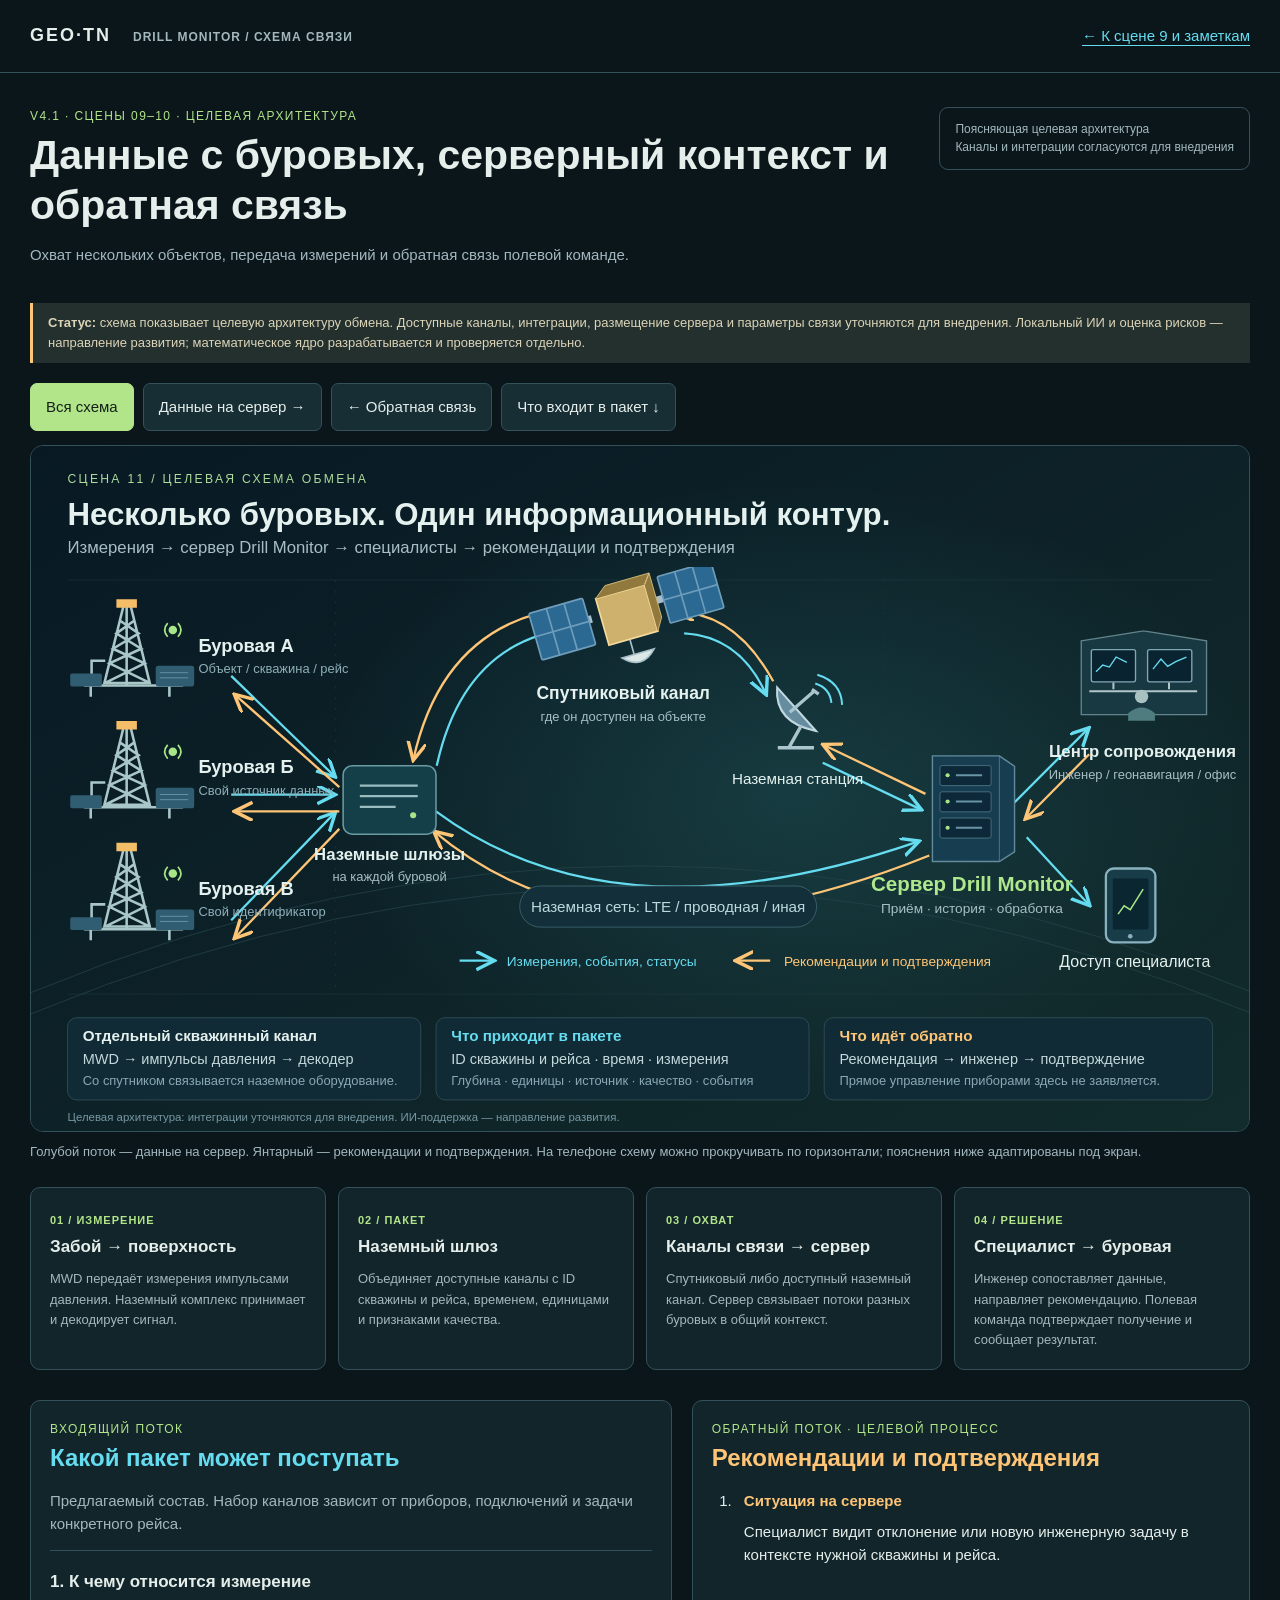
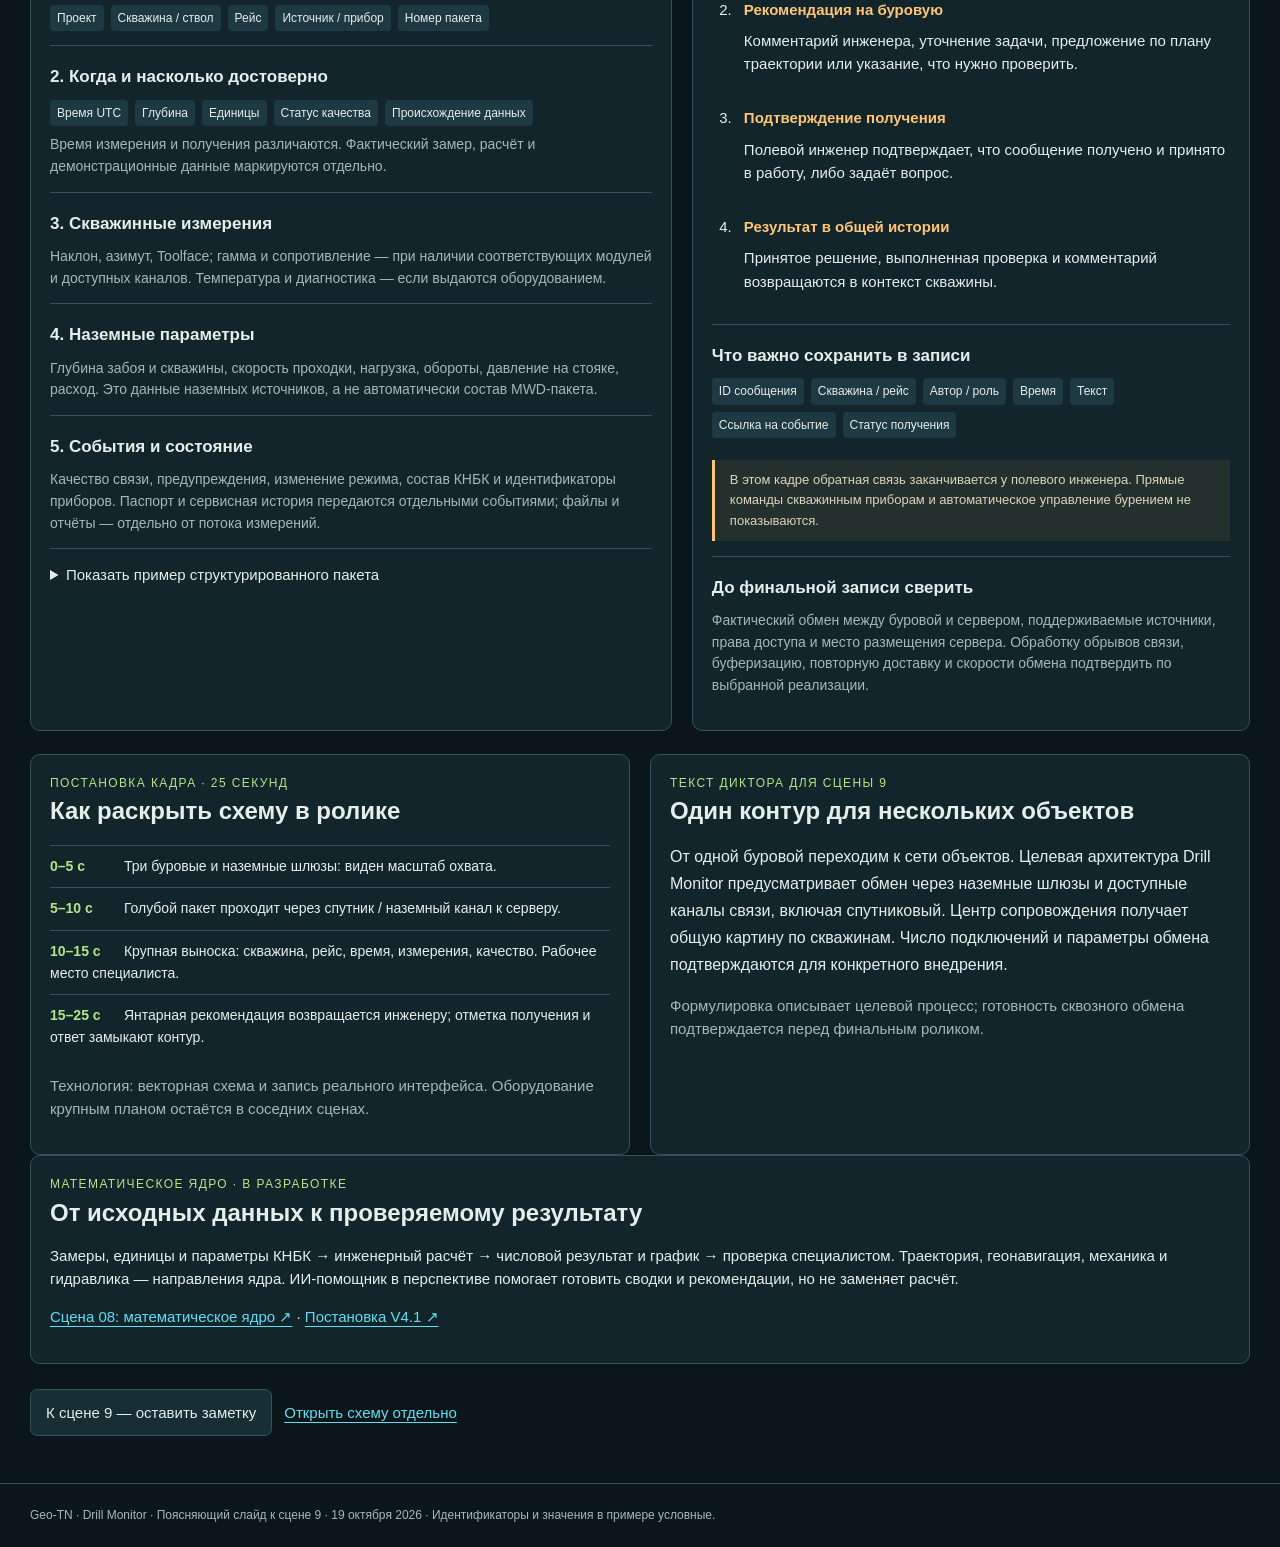
==== commit 94605cea: "Revise storyboard V4.1: mathematical core, AI roadmap, synchronized treatment; preserve notes" ====
--- a/network.html
+++ b/network.html
@@ -3,13 +3,13 @@
 <style>
 :root{color-scheme:dark;--bg:#0b161b;--card:#12252b;--text:#e5eeea;--muted:#a2b8bd;--line:#34505a;--up:#65dcef;--back:#ffc576;--green:#b2e58a}*{box-sizing:border-box}body{margin:0;background:var(--bg);color:var(--text);font:15px/1.55 Arial,sans-serif}header,main,footer{max-width:1600px;margin:auto;padding:22px 30px}header{display:flex;justify-content:space-between;align-items:center;gap:20px;border-bottom:1px solid var(--line)}a{color:var(--up);text-underline-offset:4px}.brand{font-size:18px;letter-spacing:2px;font-weight:700}.brand span{font-size:12px;letter-spacing:1px;color:var(--muted);margin-left:15px}.intro{display:flex;align-items:start;justify-content:space-between;gap:30px;margin:12px 0 22px}h1{font-size:clamp(27px,3.2vw,43px);line-height:1.2;margin:6px 0 13px;max-width:1000px}h2{font-size:24px;margin:0 0 13px}h3{font-size:17px;margin:4px 0 9px}p{margin:8px 0 15px}.muted{color:var(--muted)}.badge{color:var(--green);font-size:12px;text-transform:uppercase;letter-spacing:1.4px}.stamp{border:1px solid var(--line);padding:12px 15px;flex-shrink:0;border-radius:9px;color:var(--muted);font-size:12px}.tabs{display:flex;gap:9px;flex-wrap:wrap;margin:20px 0 14px}button,.link-button{border:1px solid var(--line);border-radius:7px;background:#172e35;color:var(--text);padding:11px 15px;font:inherit;cursor:pointer;text-decoration:none;display:inline-block}button[aria-pressed="true"]{background:var(--green);color:#14201a;border-color:var(--green)}button:focus-visible,a:focus-visible{outline:2px solid var(--up);outline-offset:4px}.diagram{border:1px solid var(--line);border-radius:13px;overflow:auto;background:#0c2029}.diagram svg{display:block;width:100%;min-width:950px;height:auto}.diagram .flow-up,.diagram .flow-back{transition:opacity .25s}body[data-mode="up"] .diagram .flow-back{opacity:.1}body[data-mode="back"] .diagram .flow-up{opacity:.1}.caption{font-size:13px;color:var(--muted);margin:10px 0 25px}.steps{display:grid;grid-template-columns:repeat(4,1fr);gap:12px;margin-bottom:30px}.step,.panel{background:var(--card);border:1px solid var(--line);border-radius:10px;padding:19px}.step b{font-size:11px;letter-spacing:1px;color:var(--green)}.step p{font-size:13px;margin:9px 0 0;color:var(--muted)}.columns{display:grid;grid-template-columns:1.15fr 1fr;gap:20px}.panel.up h2{color:var(--up)}.panel.back h2{color:var(--back)}.group{padding:14px 0;border-top:1px solid var(--line)}.group p{color:var(--muted);font-size:14px;margin-bottom:0}.field-tags{display:flex;flex-wrap:wrap;gap:7px}.field-tags span{border-radius:4px;background:#1d3941;padding:4px 7px;font-size:12px}.example{font:12px/1.6 Consolas,monospace;color:#bcdce2;overflow:auto;white-space:pre;border:1px solid var(--line);padding:17px;border-radius:7px;background:#0a1b24;max-height:500px}.feedback{margin:0;padding-left:24px}.feedback li{padding:0 0 16px 8px}.feedback strong{color:var(--back)}.limit{border-left:3px solid var(--back);padding:10px 15px;background:#24302e;font-size:13px;color:#dbd4b8}.bottom-grid{display:grid;grid-template-columns:1fr 1fr;gap:20px;margin-top:23px}.timeline{padding:0;list-style:none}.timeline li{padding:10px 0;border-top:1px solid var(--line);font-size:14px}.timeline b{color:var(--green);display:inline-block;min-width:70px}.voice{font-size:16px;line-height:1.7}.closing{margin:25px 0;display:flex;gap:12px;align-items:center;flex-wrap:wrap}footer{border-top:1px solid var(--line);font-size:12px;color:var(--muted)}@media(max-width:850px){header,main,footer{padding:18px 16px}.intro{display:block}.stamp{display:inline-block;margin-top:5px}.steps{grid-template-columns:1fr 1fr}.columns,.bottom-grid{grid-template-columns:1fr}.brand span{display:block;margin:5px 0 0}.diagram svg{min-width:1000px}.step{padding:14px}header{align-items:start;font-size:12px}.tabs button{padding:10px 12px;font-size:13px}}@media(max-width:440px){.steps{grid-template-columns:1fr}.step h3{font-size:16px}}@media print{body{background:white;color:#142a2e}header,.tabs,.closing{display:none}.diagram{overflow:visible}.diagram svg{min-width:0}.columns,.bottom-grid{display:block}.panel,.step{break-inside:avoid;background:white;color:#142a2e;margin-bottom:15px}.example{white-space:pre-wrap}.muted,.group p,.step p,.caption{color:#405b61}}
 </style></head><body data-mode="all">
-<header><div class="brand">GEO·TN <span>DRILL MONITOR / СХЕМА МАСШТАБИРОВАНИЯ И СЕРВЕРНОГО КАТАЛОГА</span></div><a href="./index.html#scene-9">← К сцене 09 и заметкам</a></header>
+<header><div class="brand">GEO·TN <span>DRILL MONITOR / СХЕМА СВЯЗИ</span></div><a href="./index.html#scene-9">← К сцене 9 и заметкам</a></header>
 <main>
-<div class="intro"><div><div class="badge">Сцены 09–10 · 02:50–03:40 · Мост масштабирования</div><h1>Множество буровых → Единый Контрольный Центр → Серверный каталог</h1><p class="muted">Потоки данных со всех буровых стекаются в Единый Контрольный Центр, автоматически каталогизируются на центральном сервере и питают локальный ИИ под контролем опытного DD-инженера.</p></div><div class="stamp">Архитектура масштабирования<br>Сбор · Каталогизация · Локальный ИИ · DD-контроль</div></div>
-<div class="tabs" role="group" aria-label="Направление передачи"><button data-mode="all" aria-pressed="true">Вся схема</button><button data-mode="up" aria-pressed="false">Потоки с буровых на сервер →</button><button data-mode="back" aria-pressed="false">← Управление и обратная связь</button><a class="link-button" href="#packet">Структура каталога ↓</a></div>
+<div class="intro"><div><div class="badge">V4.1 · сцены 09–10 · целевая архитектура</div><h1>Данные с буровых, серверный контекст и обратная связь</h1><p class="muted">Охват нескольких объектов, передача измерений и обратная связь полевой команде.</p></div><div class="stamp">Поясняющая целевая архитектура<br>Каналы и интеграции согласуются для внедрения</div></div>
+<p class="limit"><b>Статус:</b> схема показывает целевую архитектуру обмена. Доступные каналы, интеграции, размещение сервера и параметры связи уточняются для внедрения. Локальный ИИ и оценка рисков — направление развития; математическое ядро разрабатывается и проверяется отдельно.</p><div class="tabs" role="group" aria-label="Направление передачи"><button data-mode="all" aria-pressed="true">Вся схема</button><button data-mode="up" aria-pressed="false">Данные на сервер →</button><button data-mode="back" aria-pressed="false">← Обратная связь</button><a class="link-button" href="#packet">Что входит в пакет ↓</a></div>
 <div class="diagram" aria-label="Общая схема передачи данных"><svg xmlns="http://www.w3.org/2000/svg" viewBox="0 0 1600 900" role="img" aria-labelledby="title desc">
-<title id="title">Drill Monitor: сеть буровых, спутниковая и наземная связь, центральный сервер, локальный ИИ и управление под контролем DD-инженера</title>
-<desc id="desc">Измерения декодируются на поверхности, наземные шлюзы передают данные через спутниковый или наземный канал в Единый Контрольный Центр на центральный сервер, где данные каталогизируются. Поверх базы работает локальный ИИ, а опытный DD-инженер контролирует управление бурением.</desc>
+<title id="title">Drill Monitor: несколько буровых, спутниковая связь, сервер и обратная связь инженеров</title>
+<desc id="desc">Целевая схема. Измерения декодируются на поверхности, наземные шлюзы передают данные через спутниковый или доступный наземный канал на сервер. Специалисты возвращают рекомендации, полевая команда подтверждает получение. Это не спутниковая связь непосредственно со скважинными приборами.</desc>
 <defs>
  <linearGradient id="bg" x2="1" y2="1"><stop stop-color="#081924"/><stop offset="1" stop-color="#122b2b"/></linearGradient>
  <radialGradient id="glow"><stop stop-color="#51dfe6" stop-opacity=".13"/><stop offset="1" stop-color="#51dfe6" stop-opacity="0"/></radialGradient>
@@ -30,9 +30,9 @@
 <rect width="1600" height="900" fill="url(#bg)"/><ellipse cx="1000" cy="455" rx="620" ry="410" fill="url(#glow)"/>
 <path d="M0 718Q800 386 1600 716M0 746Q800 414 1600 744" fill="none" stroke="#24444b" stroke-width="1"/>
 <g font-family="Arial,sans-serif" fill="#e4f1ee">
- <text x="48" y="48" fill="#addc9b" font-size="16" letter-spacing="3">СЦЕНЫ 09–10 / СХЕМА МАСШТАБИРОВАНИЯ И КАТАЛОГИЗАЦИИ</text>
- <text x="48" y="104" font-size="41" font-weight="700">Множество буровых. Единый Контрольный Центр и Сервер.</text>
- <text x="48" y="140" font-size="22" fill="#a7bfc4">Потоки с буровых → Серверный каталог → Локальный ИИ (предупреждения и предиктив) → DD-инженер</text>
+ <text x="48" y="48" fill="#addc9b" font-size="16" letter-spacing="3">СЦЕНА 11 / ЦЕЛЕВАЯ СХЕМА ОБМЕНА</text>
+ <text x="48" y="104" font-size="41" font-weight="700">Несколько буровых. Один информационный контур.</text>
+ <text x="48" y="140" font-size="22" fill="#a7bfc4">Измерения → сервер Drill Monitor → специалисты → рекомендации и подтверждения</text>
  <g opacity=".5" stroke="#26444b" fill="none"><path d="M48 176H1552M48 720H1552"/><path d="M400 176V720M1120 176V720" stroke-dasharray="3 11"/></g>
  <g class="flow-up" fill="none" stroke="#65dcef" stroke-width="3" marker-end="url(#up)">
   <path d="M263 302 400 435"/><path d="M263 458H400"/><path d="M263 623 400 481"/>
@@ -42,44 +42,66 @@
  <g class="flow-back" fill="none" stroke="#ffc576" stroke-width="3" marker-end="url(#back)">
   <path d="M1390 405 1306 490"/><path d="M1180 538Q765 705 529 506"/><path d="M1175 457 1040 392"/><path d="M975 309Q925 218 847 218"/><path d="M708 212Q542 231 502 413"/><path d="M405 503 267 647"/><path d="M405 448 267 326"/><path d="M405 480H267"/>
  </g>
- <g><use href="#rig" x="48" y="190" width="180" height="146"/><text x="220" y="270" font-size="24" font-weight="700">Буровая А</text><text x="220" y="298" fill="#8faeb8" font-size="17">Месторождение / куст / рейс</text>
- <use href="#rig" x="48" y="350" width="180" height="146"/><text x="220" y="430" font-size="24" font-weight="700">Буровая Б</text><text x="220" y="458" fill="#8faeb8" font-size="17">Поток телеметрии и режимов</text>
- <use href="#rig" x="48" y="510" width="180" height="146"/><text x="220" y="590" font-size="24" font-weight="700">Буровая В</text><text x="220" y="618" fill="#8faeb8" font-size="17">Серийные приборы и КНБК</text></g>
+ <g><use href="#rig" x="48" y="190" width="180" height="146"/><text x="220" y="270" font-size="24" font-weight="700">Буровая А</text><text x="220" y="298" fill="#8faeb8" font-size="17">Объект / скважина / рейс</text>
+ <use href="#rig" x="48" y="350" width="180" height="146"/><text x="220" y="430" font-size="24" font-weight="700">Буровая Б</text><text x="220" y="458" fill="#8faeb8" font-size="17">Свой источник данных</text>
+ <use href="#rig" x="48" y="510" width="180" height="146"/><text x="220" y="590" font-size="24" font-weight="700">Буровая В</text><text x="220" y="618" fill="#8faeb8" font-size="17">Свой идентификатор</text></g>
  <g><rect x="410" y="420" width="122" height="90" rx="12" fill="#143f48" stroke="#6b9ca4" stroke-width="2"/><path d="M432 446H508M432 460H508M432 474H479" stroke="#9abdc2" stroke-width="3"/><circle cx="502" cy="485" r="4" fill="#a6e687"/>
  <text x="471" y="544" text-anchor="middle" font-size="22" font-weight="700">Наземные шлюзы</text><text x="471" y="571" text-anchor="middle" font-size="17" fill="#a7bfc4">на каждой буровой</text></g>
  <use href="#satellite" x="653" y="159" width="263" height="143"/>
- <text x="778" y="332" text-anchor="middle" font-size="23" font-weight="700">Спутниковый канал</text><text x="778" y="361" text-anchor="middle" font-size="17" fill="#a7bfc4">удалённые месторождения</text>
+ <text x="778" y="332" text-anchor="middle" font-size="23" font-weight="700">Спутниковый канал</text><text x="778" y="361" text-anchor="middle" font-size="17" fill="#a7bfc4">где он доступен на объекте</text>
  <use href="#dish" x="937" y="294" width="132" height="115"/>
- <text x="1007" y="444" text-anchor="middle" font-size="20">Приёмный контур</text>
+ <text x="1007" y="444" text-anchor="middle" font-size="20">Наземная станция</text>
  <rect x="642" y="578" width="390" height="54" rx="27" fill="#132f3a" stroke="#426b78"/>
- <text x="837" y="612" text-anchor="middle" fill="#bdd9de" font-size="20">Наземные защищённые каналы связи</text>
+ <text x="837" y="612" text-anchor="middle" fill="#bdd9de" font-size="20">Наземная сеть: LTE / проводная / иная</text>
  <use href="#server" x="1166" y="394" width="136" height="155"/>
- <text x="1236" y="584" text-anchor="middle" font-size="25" font-weight="700" fill="#afe88c">Центральный Сервер + ИИ</text><text x="1236" y="614" text-anchor="middle" fill="#a7bfc4" font-size="18">Каталогизация · Статистика · Предиктив</text>
+ <text x="1236" y="584" text-anchor="middle" font-size="27" font-weight="700" fill="#afe88c">Сервер Drill Monitor</text><text x="1236" y="614" text-anchor="middle" fill="#a7bfc4" font-size="18">Приём · история · обработка</text>
  <use href="#office" x="1369" y="242" width="185" height="132"/>
- <text x="1460" y="408" text-anchor="middle" font-size="22" font-weight="700">Единый Контрольный Центр</text><text x="1460" y="437" text-anchor="middle" font-size="17" fill="#a7bfc4">Опытный DD-инженер + ИИ-модель</text>
+ <text x="1460" y="408" text-anchor="middle" font-size="22" font-weight="700">Центр сопровождения</text><text x="1460" y="437" text-anchor="middle" font-size="17" fill="#a7bfc4">Инженер / геонавигация / офис</text>
  <g><rect x="1412" y="555" width="65" height="97" rx="10" fill="#193c49" stroke="#89b2bf" stroke-width="3"/><rect x="1421" y="568" width="47" height="67" rx="2" fill="#0a2631"/><path d="M1428 615 1436 604 1444 609 1461 582" fill="none" stroke="#a6e687" stroke-width="2"/><circle cx="1444" cy="644" r="3" fill="#89b2bf"/>
- <text x="1450" y="684" text-anchor="middle" font-size="21">Предиктив и алерты</text></g>
- <g font-size="18"><path d="M563 676H609" stroke="#65dcef" stroke-width="3" marker-end="url(#up)"/><text x="625" y="683" fill="#65dcef">Измерения, режимы, паспорта приборов</text><path d="M971 676H925" stroke="#ffc576" stroke-width="3" marker-end="url(#back)"/><text x="989" y="683" fill="#ffc576">Управление бурением под контролем DD-инженера</text></g>
- <g><rect x="48" y="751" width="464" height="108" rx="12" fill="#102b35" stroke="#36545e"/><text x="68" y="782" font-size="20" font-weight="700">1. Забой и поверхность</text><text x="68" y="812" font-size="19" fill="#c4d7db">Телесистема → пульсатор → декодер</text><text x="68" y="840" font-size="17" fill="#89a8b3">Наземный шлюз передаёт поток в Единый Центр.</text>
- <rect x="532" y="751" width="490" height="108" rx="12" fill="#102b35" stroke="#36545e"/><text x="552" y="782" font-size="20" font-weight="700" fill="#65dcef">2. Серверный каталог и локальный ИИ</text><text x="552" y="812" font-size="19" fill="#c4d7db">Скважины · рейсы · КНБК · замеры · паспорта</text><text x="552" y="840" font-size="17" fill="#89a8b3">Ранние предупреждения и предиктивный анализ по статистике</text>
- <rect x="1042" y="751" width="510" height="108" rx="12" fill="#102b35" stroke="#36545e"/><text x="1062" y="782" font-size="20" font-weight="700" fill="#ffc576">3. ИИ-модель + опытный DD-инженер</text><text x="1062" y="812" font-size="19" fill="#c4d7db">Расчёт траектории и режимов → контроль DD-инженера</text><text x="1062" y="840" font-size="17" fill="#89a8b3">Полное управление бурением и построением скважины.</text></g>
- <text x="48" y="887" fill="#7798a4" font-size="15">Архитектура экосистемы «ГеоТехНавигация» и платформы Drill Monitor.</text>
+ <text x="1450" y="684" text-anchor="middle" font-size="21">Доступ специалиста</text></g>
+ <g font-size="18"><path d="M563 676H609" stroke="#65dcef" stroke-width="3" marker-end="url(#up)"/><text x="625" y="683" fill="#65dcef">Измерения, события, статусы</text><path d="M971 676H925" stroke="#ffc576" stroke-width="3" marker-end="url(#back)"/><text x="989" y="683" fill="#ffc576">Рекомендации и подтверждения</text></g>
+ <g><rect x="48" y="751" width="464" height="108" rx="12" fill="#102b35" stroke="#36545e"/><text x="68" y="782" font-size="20" font-weight="700">Отдельный скважинный канал</text><text x="68" y="812" font-size="19" fill="#c4d7db">MWD → импульсы давления → декодер</text><text x="68" y="840" font-size="17" fill="#89a8b3">Со спутником связывается наземное оборудование.</text>
+ <rect x="532" y="751" width="490" height="108" rx="12" fill="#102b35" stroke="#36545e"/><text x="552" y="782" font-size="20" font-weight="700" fill="#65dcef">Что приходит в пакете</text><text x="552" y="812" font-size="19" fill="#c4d7db">ID скважины и рейса · время · измерения</text><text x="552" y="840" font-size="17" fill="#89a8b3">Глубина · единицы · источник · качество · события</text>
+ <rect x="1042" y="751" width="510" height="108" rx="12" fill="#102b35" stroke="#36545e"/><text x="1062" y="782" font-size="20" font-weight="700" fill="#ffc576">Что идёт обратно</text><text x="1062" y="812" font-size="19" fill="#c4d7db">Рекомендация → инженер → подтверждение</text><text x="1062" y="840" font-size="17" fill="#89a8b3">Прямое управление приборами здесь не заявляется.</text></g>
+ <text x="48" y="887" fill="#7798a4" font-size="15">Целевая архитектура: интеграции уточняются для внедрения. ИИ-поддержка — направление развития.</text>
 </g></svg>
 
+
 </div>
-<p id="direction-caption" class="caption" aria-live="polite">Голубой поток — сбор и каталогизация данных со множества буровых на центральном сервере. Янтарный — работа локального ИИ и контур управления бурением под контролем опытного DD-инженера.</p>
-<div class="steps"><section class="step"><b>01 / МАСШТАБ СЕТИ</b><h3>Множество буровых → Центр</h3><p>Данные со всех буровых площадок в реальном времени стекаются в Единый Контрольный Центр сопровождения бурения.</p></section><section class="step"><b>02 / КАТАЛОГИЗАЦИЯ</b><h3>Центральный сервер</h3><p>Все замеры, режимы, КНБК и история серийных приборов автоматически индексируются и раскладываются в структурированную базу данных.</p></section><section class="step"><b>03 / ЛОКАЛЬНЫЙ ИИ</b><h3>Алерты и предиктивный анализ</h3><p>Настроенный локальный ИИ работает по серверному каталогу: выдаёт предупреждения, копит статистику и прогнозирует осложнения заранее.</p></section><section class="step"><b>04 / DD + ИИ-МОДЕЛЬ</b><h3>Полное управление бурением</h3><p>Глобальная ИИ-модель рассчитывает оптимальное построение скважины и режимы бурения под контролем опытного DD-инженера.</p></section></div>
-<div class="columns" id="packet"><section class="panel up"><div class="badge">Входящий поток и каталогизация</div><h2>Что собирается и каталогизируется на сервере</h2><p class="muted">Единый структурированный архив полевого опыта компании — фундамент для работы локального ИИ.</p>
-<div class="group"><h3>1. Иерархия каталога</h3><div class="field-tags"><span>Месторождение</span><span>Куст / Скважина</span><span>Рейс</span><span>Компоновка КНБК</span><span>Серийный прибор</span></div></div>
-<div class="group"><h3>2. Временные и глубинные ряды</h3><div class="field-tags"><span>Время UTC</span><span>Глубина забоя/инструмента</span><span>Нагрузка и обороты</span><span>Давление и расход</span><span>Признаки качества</span></div><p>Каждое измерение нормализуется и сохраняется в базе без потерь для последующего статистического обучения.</p></div>
-<div class="group"><h3>3. Забойная телеметрия и каротаж</h3><p>Зенитный угол, азимут, положение отклонителя (Toolface), гамма-каротаж, удельное сопротивление, температура, вибрации и диагностика модулей.</p></div>
-<div class="group"><h3>4. Инженерные расчёты и паспорта</h3><p>Результаты расчётов BSR, Sag Correction и SCC, электронные паспорта приборов, наработка в часах, межремонтные интервалы и история сервисного обслуживания.</p></div>
+<p id="direction-caption" class="caption" aria-live="polite">Голубой поток — данные на сервер. Янтарный — рекомендации и подтверждения. На телефоне схему можно прокручивать по горизонтали; пояснения ниже адаптированы под экран.</p>
+<div class="steps"><section class="step"><b>01 / ИЗМЕРЕНИЕ</b><h3>Забой → поверхность</h3><p>MWD передаёт измерения импульсами давления. Наземный комплекс принимает и декодирует сигнал.</p></section><section class="step"><b>02 / ПАКЕТ</b><h3>Наземный шлюз</h3><p>Объединяет доступные каналы с ID скважины и рейса, временем, единицами и признаками качества.</p></section><section class="step"><b>03 / ОХВАТ</b><h3>Каналы связи → сервер</h3><p>Спутниковый либо доступный наземный канал. Сервер связывает потоки разных буровых в общий контекст.</p></section><section class="step"><b>04 / РЕШЕНИЕ</b><h3>Специалист → буровая</h3><p>Инженер сопоставляет данные, направляет рекомендацию. Полевая команда подтверждает получение и сообщает результат.</p></section></div>
+<div class="columns" id="packet"><section class="panel up"><div class="badge">Входящий поток</div><h2>Какой пакет может поступать</h2><p class="muted">Предлагаемый состав. Набор каналов зависит от приборов, подключений и задачи конкретного рейса.</p>
+<div class="group"><h3>1. К чему относится измерение</h3><div class="field-tags"><span>Проект</span><span>Скважина / ствол</span><span>Рейс</span><span>Источник / прибор</span><span>Номер пакета</span></div></div>
+<div class="group"><h3>2. Когда и насколько достоверно</h3><div class="field-tags"><span>Время UTC</span><span>Глубина</span><span>Единицы</span><span>Статус качества</span><span>Происхождение данных</span></div><p>Время измерения и получения различаются. Фактический замер, расчёт и демонстрационные данные маркируются отдельно.</p></div>
+<div class="group"><h3>3. Скважинные измерения</h3><p>Наклон, азимут, Toolface; гамма и сопротивление — при наличии соответствующих модулей и доступных каналов. Температура и диагностика — если выдаются оборудованием.</p></div>
+<div class="group"><h3>4. Наземные параметры</h3><p>Глубина забоя и скважины, скорость проходки, нагрузка, обороты, давление на стояке, расход. Это данные наземных источников, а не автоматически состав MWD-пакета.</p></div>
+<div class="group"><h3>5. События и состояние</h3><p>Качество связи, предупреждения, изменение режима, состав КНБК и идентификаторы приборов. Паспорт и сервисная история передаются отдельными событиями; файлы и отчёты — отдельно от потока измерений.</p></div>
+<details class="group"><summary>Показать пример структурированного пакета</summary><p class="muted">Схематический пример нормализованной записи. Это не фактический пакет, утверждённый API или обещание поддержки всех перечисленных каналов.</p><pre class="example">{
+  "well_id": "WELL-A", "wellbore_id": "WB-1",
+  "run_id": "RUN-07", "packet_seq": 1842,
+  "measured_at_utc": "2026-10-16T10:20:30Z",
+  "source": "surface_gateway",
+  "data_origin": "demonstration",
+  "channels": [
+    {"name":"inclination", "value":67.3,
+     "unit":"deg", "source":"mwd_decoder",
+     "quality":"demo"},
+    {"name":"standpipe_pressure", "value":18.4,
+     "unit":"MPa", "source":"surface_sensor",
+     "quality":"demo"}
+  ]
+}</pre></details>
 </section>
-<section class="panel back"><div class="badge">Интеллектуальный контур · Локальный ИИ и DD-инженер</div><h2>От предупреждений к полному ИИ-управлению</h2><ol class="feedback"><li><strong>Ранние предупреждения (Алерты)</strong><p>Локальный настроенный ИИ непрерывно сканирует входящие потоки со всех буровых и мгновенно фиксирует малейшие отклонения от нормы.</p></li><li><strong>Накопление реальной статистики</strong><p>Система автоматически агрегирует статистику проходки, гидравлических режимов, поведения КНБК и надёжности приборов по сотням рейсов.</p></li><li><strong>Предиктивный анализ проблем</strong><p>Сопоставляя текущий рейс с исторической статистикой сервера, ИИ заранее прогнозирует риски прихватов, промывов, износа и ухода с траектории.</p></li><li><strong>Полное управление бурением под контролем опытного DD-инженера</strong><p>Глобальная ИИ-модель выстраивает оптимальную траекторию и режимы бурения скважины, а опытный DD-инженер контролирует модель и утверждает управляющие решения.</p></li></ol>
+<section class="panel back"><div class="badge">Обратный поток · целевой процесс</div><h2>Рекомендации и подтверждения</h2><ol class="feedback"><li><strong>Ситуация на сервере</strong><p>Специалист видит отклонение или новую инженерную задачу в контексте нужной скважины и рейса.</p></li><li><strong>Рекомендация на буровую</strong><p>Комментарий инженера, уточнение задачи, предложение по плану траектории или указание, что нужно проверить.</p></li><li><strong>Подтверждение получения</strong><p>Полевой инженер подтверждает, что сообщение получено и принято в работу, либо задаёт вопрос.</p></li><li><strong>Результат в общей истории</strong><p>Принятое решение, выполненная проверка и комментарий возвращаются в контекст скважины.</p></li></ol>
+<div class="group"><h3>Что важно сохранить в записи</h3><div class="field-tags"><span>ID сообщения</span><span>Скважина / рейс</span><span>Автор / роль</span><span>Время</span><span>Текст</span><span>Ссылка на событие</span><span>Статус получения</span></div></div>
+<p class="limit">В этом кадре обратная связь заканчивается у полевого инженера. Прямые команды скважинным приборам и автоматическое управление бурением не показываются.</p>
+<div class="group"><h3>До финальной записи сверить</h3><p>Фактический обмен между буровой и сервером, поддерживаемые источники, права доступа и место размещения сервера. Обработку обрывов связи, буферизацию, повторную доставку и скорости обмена подтвердить по выбранной реализации.</p></div>
 </section></div>
-<div class="closing"><a class="link-button" href="./index.html#scene-9">← Вернуться к раскадровке (Сцена 09)</a><a href="assets/11-data-network.svg" target="_blank" rel="noopener">Открыть векторную схему отдельно</a></div>
-</main><footer>Geo-TN · Drill Monitor · Схема масштабирования, серверной каталогизации и ИИ-управления · 19 октября 2026</footer>
+<div class="bottom-grid"><section class="panel"><div class="badge">Постановка кадра · 25 секунд</div><h2>Как раскрыть схему в ролике</h2><ol class="timeline"><li><b>0–5 с</b> Три буровые и наземные шлюзы: виден масштаб охвата.</li><li><b>5–10 с</b> Голубой пакет проходит через спутник / наземный канал к серверу.</li><li><b>10–15 с</b> Крупная выноска: скважина, рейс, время, измерения, качество. Рабочее место специалиста.</li><li><b>15–25 с</b> Янтарная рекомендация возвращается инженеру; отметка получения и ответ замыкают контур.</li></ol><p class="muted">Технология: векторная схема и запись реального интерфейса. Оборудование крупным планом остаётся в соседних сценах.</p></section>
+<section class="panel"><div class="badge">Текст диктора для сцены 9</div><h2>Один контур для нескольких объектов</h2><p class="voice">От одной буровой переходим к сети объектов. Целевая архитектура Drill Monitor предусматривает обмен через наземные шлюзы и доступные каналы связи, включая спутниковый. Центр сопровождения получает общую картину по скважинам. Число подключений и параметры обмена подтверждаются для конкретного внедрения.</p><p class="muted">Формулировка описывает целевой процесс; готовность сквозного обмена подтверждается перед финальным роликом.</p></section></div>
+<section class="panel"><div class="badge">Математическое ядро · в разработке</div><h2>От исходных данных к проверяемому результату</h2><p>Замеры, единицы и параметры КНБК → инженерный расчёт → числовой результат и график → проверка специалистом. Траектория, геонавигация, механика и гидравлика — направления ядра. ИИ-помощник в перспективе помогает готовить сводки и рекомендации, но не заменяет расчёт.</p><p><a href="index.html#scene-8">Сцена 08: математическое ядро ↗</a> · <a href="production.html">Постановка V4.1 ↗</a></p></section><div class="closing"><a class="link-button" href="./index.html#scene-9">К сцене 9 — оставить заметку</a><a href="assets/11-data-network.svg" target="_blank" rel="noopener">Открыть схему отдельно</a></div>
+</main><footer>Geo-TN · Drill Monitor · Поясняющий слайд к сцене 9 · 19 октября 2026 · Идентификаторы и значения в примере условные.</footer>
 <script>
-const captions={all:'Голубой поток — сбор и каталогизация данных со множества буровых на центральном сервере. Янтарный — работа локального ИИ и контур управления бурением под контролем опытного DD-инженера.',up:'Данные со множества буровых передаются через наземные и спутниковые шлюзы в Единый Контрольный Центр и автоматически каталогизируются на сервере.',back:'Поверх серверного каталога работает локальный ИИ (предупреждения и предиктивный анализ), а глобальная ИИ-модель ведёт управление бурением под контролем опытного DD-инженера.'};
+const captions={all:'Голубой поток — данные на сервер. Янтарный — рекомендации и подтверждения. На телефоне схему можно прокручивать по горизонтали; пояснения ниже адаптированы под экран.',up:'Измерения декодируются на поверхности. Наземный шлюз передаёт их на сервер через доступный канал связи. Спутник не связан напрямую со скважинным прибором.',back:'Рекомендация специалиста идёт через сервер к полевому инженеру. Подтверждение получения и результат проверки возвращаются в историю скважины.'};
 document.querySelectorAll('button[data-mode]').forEach(button=>button.addEventListener('click',()=>{document.body.dataset.mode=button.dataset.mode;document.querySelectorAll('button[data-mode]').forEach(other=>other.setAttribute('aria-pressed',String(other===button)));document.getElementById('direction-caption').textContent=captions[button.dataset.mode];}));
 </script></body></html>
